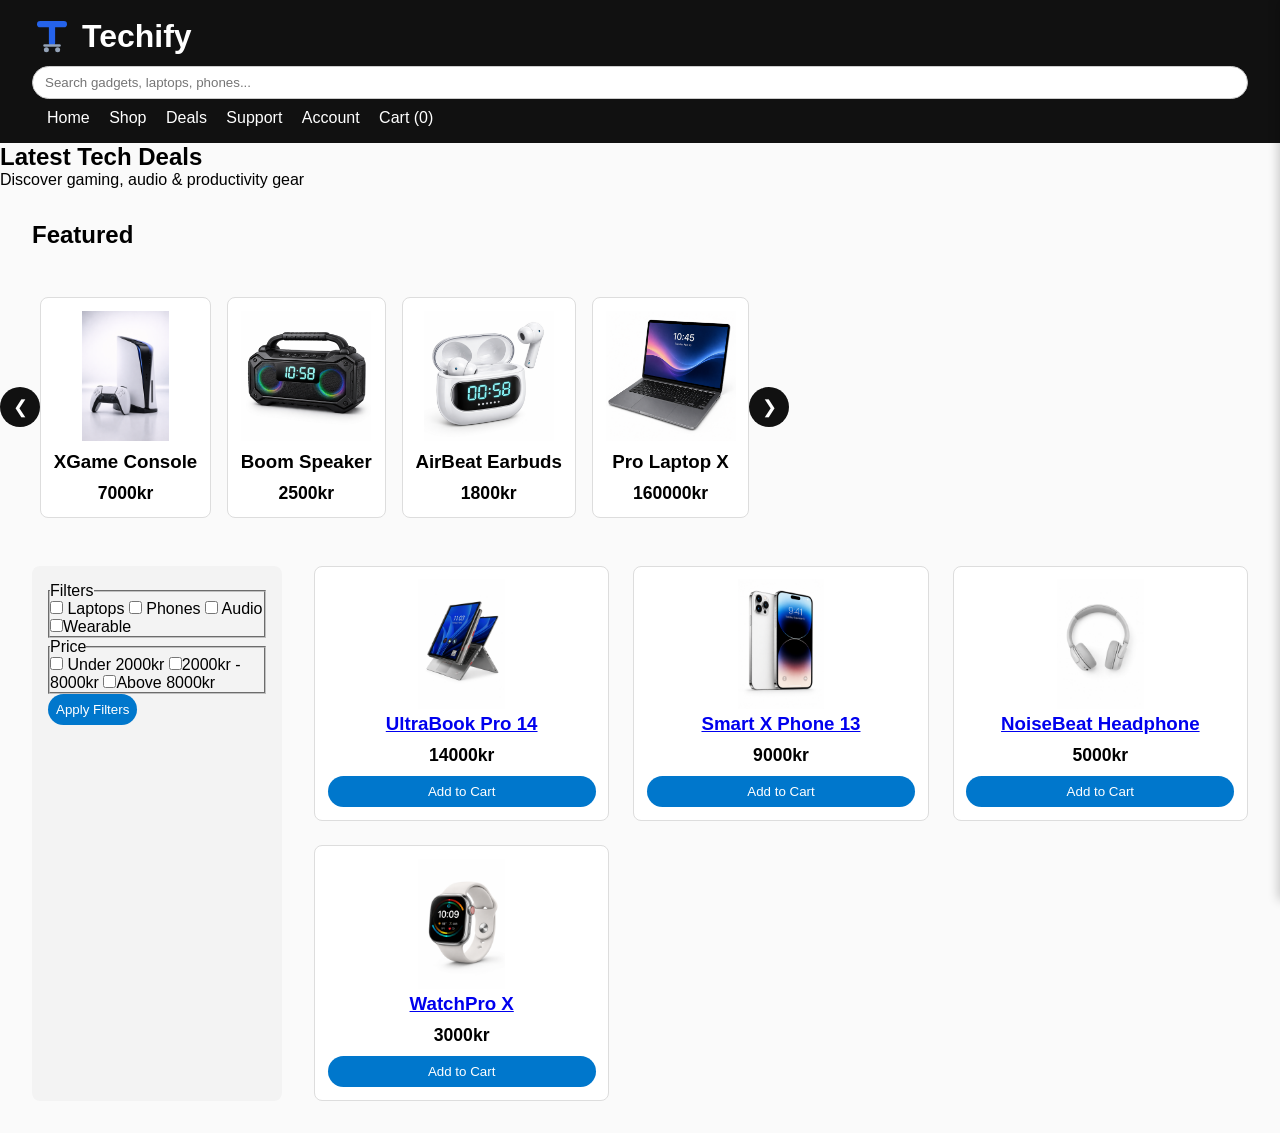
==== index.html @ 116c127d "updated" ====
<!DOCTYPE html>
<html lang="en">
<head>
    <meta charset="UTF-8"/>
    <meta name="viewport" content="width=device-width, initial-scale=1.0"/>
    <title>Techify</title>
    <link rel="stylesheet" href="css/main.css"/>
</head>
<body>

    <header class="site-header">
        <div class="logo-wrap">
            <img src="img/logo.svg" class="logo" alt="Techify logo">
            <h1>Techify</h1>
        </div>

       
        <input type="search" id="search" placeholder="Search gadgets, laptops, phones...">
       

        <nav>
            <a href="index.html">Home</a>
            <a href="#">Shop</a>
            <a href="#">Deals</a>
            <a href="#">Support</a>
            <a href="#">Account</a>
            <a href="cart.html" id="cartLink">Cart (0)</a>
        </nav>
    </header>


    <main>

        <!--HERO-->
        <section class="hero">
            <h2>Latest Tech Deals</h2>
            <p>Discover gaming, audio & productivity gear</p>
        </section>

        <!--SLIDER-->
        <section class="product-slider" aria-label="Featured products">
            <h2>Featured</h2>
        </section>

        <div class="slider-wrapper">
            <button class="slide-btn prev" aria-label="Previous">&#10094</button>

            <div class="slider-track">

                <!--SLIDE ITEM-->
                <article class="product-card">
                    <img src="img/Xgame.png" alt="XGame console">
                    <h3>XGame Console</h3>
                    <p class="price">7000kr</p>
                </article>

                <article class="product-card">
                    <img src="img/speaker.png" alt="Boom Speaker">
                    <h3>Boom Speaker</h3>
                    <p class="price">2500kr</p>
                </article>

                <article class="product-card">
                    <img src="img/earbud.png" alt="AirBeat Earbuds">
                    <h3>AirBeat Earbuds</h3>
                    <p class="price">1800kr</p>
                </article>

                <article class="product-card">
                    <img src="img/laptop.png" alt="Pro Laptop X">
                    <h3>Pro Laptop X</h3>
                    <p class="price">160000kr</p>
                </article>

            </div>

            <button class="slide-btn next" aria-label="Next">&#10095;</button>
        </div>
    </section>

      <!-- MAIN SHOP--> 
      <section class="container">

      <aside class="filters" aria-label="Product filters">
        <fieldset>
          <legend>Filters</legend>
          <label><input type="checkbox" name="category" value="laptop"> Laptops</label>
          <label><input type="checkbox" name="category" value="phones"> Phones</label>
          <label><input type="checkbox" name="category" value="audio"> Audio</label>
          <label><input type="checkbox" name="category" value="wearable">Wearable</label>
        </fieldset>

        <fieldset>
          <legend>Price</legend>
          <label><input type="checkbox" name="price" value="low"> Under 2000kr</label>
          <label><input type="checkbox" name="price" value="mid">2000kr - 8000kr</label>
          <label><input type="checkbox" name="price" value="high">Above 8000kr</label>
        </fieldset>

        <button id="applyFilters">Apply Filters</button>
      </aside>

      <section class="products">

        <article class="product-card" data-id="1">
            <a href="product.html?id=1">
                <img src="img/ultraBook.png" alt="UltraBook Pro 14">
                <h3>UltraBook Pro 14</h3>
            </a>
            <p class="price">14000kr</p>
            <button class="add-to-cart">Add to Cart</button>
        </article>

        <article class="product-card" data-id="2">
            <a href="product.html?id=2">
                <img src="img/smartphone.png" alt="Smart X Phone 13">
                <h3>Smart X Phone 13</h3>
            </a>
            <p class="price">9000kr</p>
            <button class="add-to-cart">Add to Cart</button>
        </article>

        <article class="product-card" data-id="3">
            <a href="product.html?id=3">
                <img src="img/headphone.png" alt="NoiseBeat Headphone">
                <h3>NoiseBeat Headphone</h3>
            </a>
            <p class="price">5000kr</p>
            <button class="add-to-cart">Add to Cart</button>
        </article>

        <article class="product-card" data-id="4">
            <a href="product.html?id=4">
                <img src="img/smartwatch.png" alt="WatchPro X">
                <h3>WatchPro X</h3>
            </a>
            <p class="price">3000kr</p>
            <button class="add-to-cart">Add to Cart</button>
        </article>


      </section>
    </main>
<!--SIDE CART-->

<div id="sideCart" class="side-cart">
    <div class="side-cart-header">
        <h2>Your Cart</h2>
        <button id="closeCart" aria-label="Close cart">X</button>
    </div>

    <div id="sideCartItems"></div>

    <div class="side-cart-footer">
        <h3 id="sideCartTotal">Total: 0kr</h3>
        <div class="side-actions">
            <button id="continueShopping" class="secondary">Continue Shopping</button>
            <button id="checkoutNow" class="primary">Proceed to Payment</button>
        </div>
    </div>
</div>

<script src="js/products.js"></script>
<script src="js/app.js"></script>
    
</body>
</html>
---- css/main.css ----
* {
  box-sizing: border-box;
  margin: 0;
  padding: 0;
  font-family: Arial, Helvetica, sans-serif;
}

/* HEADER */
.site-header {
  display: flex;
  justify-content: space-between;
  align-items: center;
  padding: 1rem 2rem;
  background: #111;
  color: #fff;
  flex-wrap: wrap;
  gap: 10px;
}

.logo-wrap {
  display: flex;
  align-items: center;
  gap: 10px;
}

.logo {
  height: 40px;
}

nav a {
  color:white;
  margin-left:15px;
  text-decoration:none;
}

/* SEARCH */
#search {
  padding: 8px 12px;
  border-radius: 20px;
  border: 1px solid #ccc;
  width: 100%;
}

#search:focus {
  outline: none;
  border-color: #0077cc;
  box-shadow: 0 0 0 3px rgba(0,119,204,0.2);
  transform: scale(1.02);
}

/* LAYOUT */
.container {
  display: grid;
  grid-template-columns: 250px 1fr;
  gap: 2rem;
  padding: 2rem;
}

.filters {
  background: #f3f3f3;
  padding: 1rem;
  border-radius: 8px;
}

.products {
  display: grid;
  grid-template-columns: repeat(auto-fill,minmax(220px,1fr));
  gap: 1.5rem;
}

/* SLIDER */
.product-slider {
  padding: 2rem;
}

.slider-wrapper {
  position: relative;
  display: flex;
  align-items: center;
}

.slider-track {
  display: flex;
  gap: 1rem;
  overflow-x: auto;
  scroll-behavior: smooth;
  padding: 1rem 0;
}

/* HIDE SCROLLBAR */
.slider-track::-webkit-scrollbar {
  display: none;
}

.slide-btn {
  background: #111;
  color: #fff;
  border-radius: 50%;
  width: 40px;
  height: 40px;
  font-size: 18px;
}

.product-slider .product-card {
  min-width: 200px;
}

/* PRODUCT CARD */

.product-card {
  position: relative;
  overflow: hidden;
  border: 1px solid #ddd;
  padding: 0.8rem;
  border-radius: 8px;
  text-align: center;
  display: flex;
  flex-direction: column;
  gap: 10px;
  transition: 0.2s;
  background: #fff;
}


.product-card:hover::after {
  opacity: 1;
}

.product-card img {
  width: 100%;
  height: 130px;
  object-fit: contain;
  transition: transform 0.3s ease;
}

.product-card:hover {
  transform: translateY(-5px);
  box-shadow: 0 5px 15px rgba(0,0,0,0.15);

}

.product-card:hover img {
  transform: scale(1.08);
}

.price{
  font-weight: bold;
  font-size: 1.1rem;
}

/* BUTTON */
button {
  padding: 8px;
  border: none;
  border-radius: 20px;
  background: #0077cc;
  color: #fff;
  cursor: pointer;
}

button:hover {
  background: #005fa3;
}

/* QUANTITY */
.qty {
  display: flex;
  align-items: center;
  gap: 10px;
  margin: 10px 0;
}

.qty button {
  padding: 5px 10px;
  border-radius: 6px;
}

/* PRODUCT PAGE */
.product-layout {
  padding: 3rem;
  display: flex;
  justify-content: center;
}
 .product-detail {
  max-width: 500px;
  width: 100%;
  text-align: center;
  background: #fff;
  padding: 20px;
  border-radius: 10px;
  box-shadow: 0 5px 15px rgba(0,0,0,0.1);
 }

 .product-detail img {
  width: 100%;
  max-height: 250px;
  object-fit: contain;
 }

 /* CART PAGE */
 .cart-item {
  display: flex;
  gap: 15px;
  padding: 15px;
  border-bottom: 1px solid #ddd;
  align-items: center;
 }

 .cart-item img {
  border-radius: 8px;
 }

 .cart-item button.remove {
  background: #e74c3c;
 }

 .cart-item button.remove:hover {
  background: #c0392b;
 }

/* Cart total*/
.cart-total {
  margin-top: 20px;
  padding: 20px;
  background: #f3f3f3;
  border-radius: 10px;
  text-align: center;
}

/* TOAST */
.toast {
  position: fixed;
  bottom: 20px;
  right: 20px;
  font-weight: 500;
  letter-spacing: 0.5px;
  background: #111;
  color: #fff;
  padding: 12px 20px;
  border-radius: 8px;
  opacity: 0;
  transform: translateY(20px);
  transition: 0.3s;
}

.toast.show {
  opacity: 1;
  transform: translateY(0);
}

/* SIDE CART */
.side-cart {
  border-left: 1px solid #eee;
  position: fixed;
  top: 0;
  right: -350px;
  width: 350px;
  height: 100%;
  background: #fff;
  box-shadow: -2px 0 10px rgba(0,0,0,0.2);
  padding: 20px;
  transition: 0.3s;
  z-index: 999;
  display: flex;
  flex-direction: column;
}

.side-cart.open {
  right: 0;
}

.side-cart-header {
  display: flex;
  justify-content: space-between;
  align-items: center;
}

.side-cart-header button {
  background: none;
  color: black;
  font-size: 24px;
  cursor: pointer;
}

#sideCartItems {
  flex: 1;
  overflow-y: auto;
  margin: 20px 0;
}

.side-item {
  display: flex;
  justify-content: space-between;
  margin-bottom: 10px;
}

.side-cart-item {
  display: flex;
  align-items: center;
  gap: 10px;
  margin-bottom: 15px;
  border-bottom: 1px solid #eee;
  padding-bottom: 10px;
}

.side-img {
  width: 60px;
  height: 60px;
  object-fit: contain;
}

.side-info {
  flex: 1;
}

.side-info h4 {
  font-size: 14px;
  margin-bottom: 5px;
}

.side-info p {
  font-size: 13px;
  color: #555;
}

.side-cart-item .remove {
  background: none;
  color: red;
  font-size: 16px;
  cursor: pointer;
}

.side-cart-footer {
  border-top: 1px solid #ddd;
  padding-top: 10px;
}

body.cart-open::before {
  content: "";
  position: fixed;
  inset: 0;
  background: rgba(0,0,0,0.4);
  z-index: 998;
}

/* SIDE ACTIONS */
.side-actions {
  display: flex;
  gap: 10px;
  margin-top: 10px;
}

.side-actions button {
  flex: 1;
  border-radius: 10px;
  padding: 10px;
}

.primary {
  background: #0077cc;
}

.secondary {
  background: #eee;
  color: #111;
}

.secondary:hover {
  background: #ddd;
}

/* Payment*/
.checkout-layout {
  display: grid;
  grid-template-columns: 1fr 1fr;
  gap: 2rem;
  margin-top: 20px;
}

.cart-summary {
  background: #f8f8f8;
  padding: 20px;
  border-radius: 10px;
}

.payment-form {
  display: flex;
  flex-direction: column;
  gap: 10px;
  background: #fff;
  padding: 20px;
  border-radius: 10px;
  box-shadow: 0 5px 15px rgba(0,0,0,0.1);
}

.payment-form input {
  padding: 10px;
  border-radius: 8px;
  border: 1px solid #ccc;
}

.payment-form input:focus {
  border-color: #0077cc;
  outline: none;
}

.pay-now {
  margin-top: 10px;
  background: #111;
}

.pay-now:hover {
  background: #333;
}

/* GLOBAL SMOOTHNESS */
html {
  scroll-behavior: smooth;
}

body{
  background: #fafafa;
}

/* BETTER TRANSTITIONS */
* {
  transition: all 0.2s ease-in-out;
}

/* RESPONSIVE */
@media (max-width: 900px) {
  .container {
    grid-template-columns: 1fr;
  }

/*Grid*/
#productSection {
  display: grid;
  grid-template-columns: 1fr;
 }

 .site-header {
  flex-direction: column;
  align-items: flex-start;
  gap: 15px;
 }

 nav {
  width: 100%;
 }
}
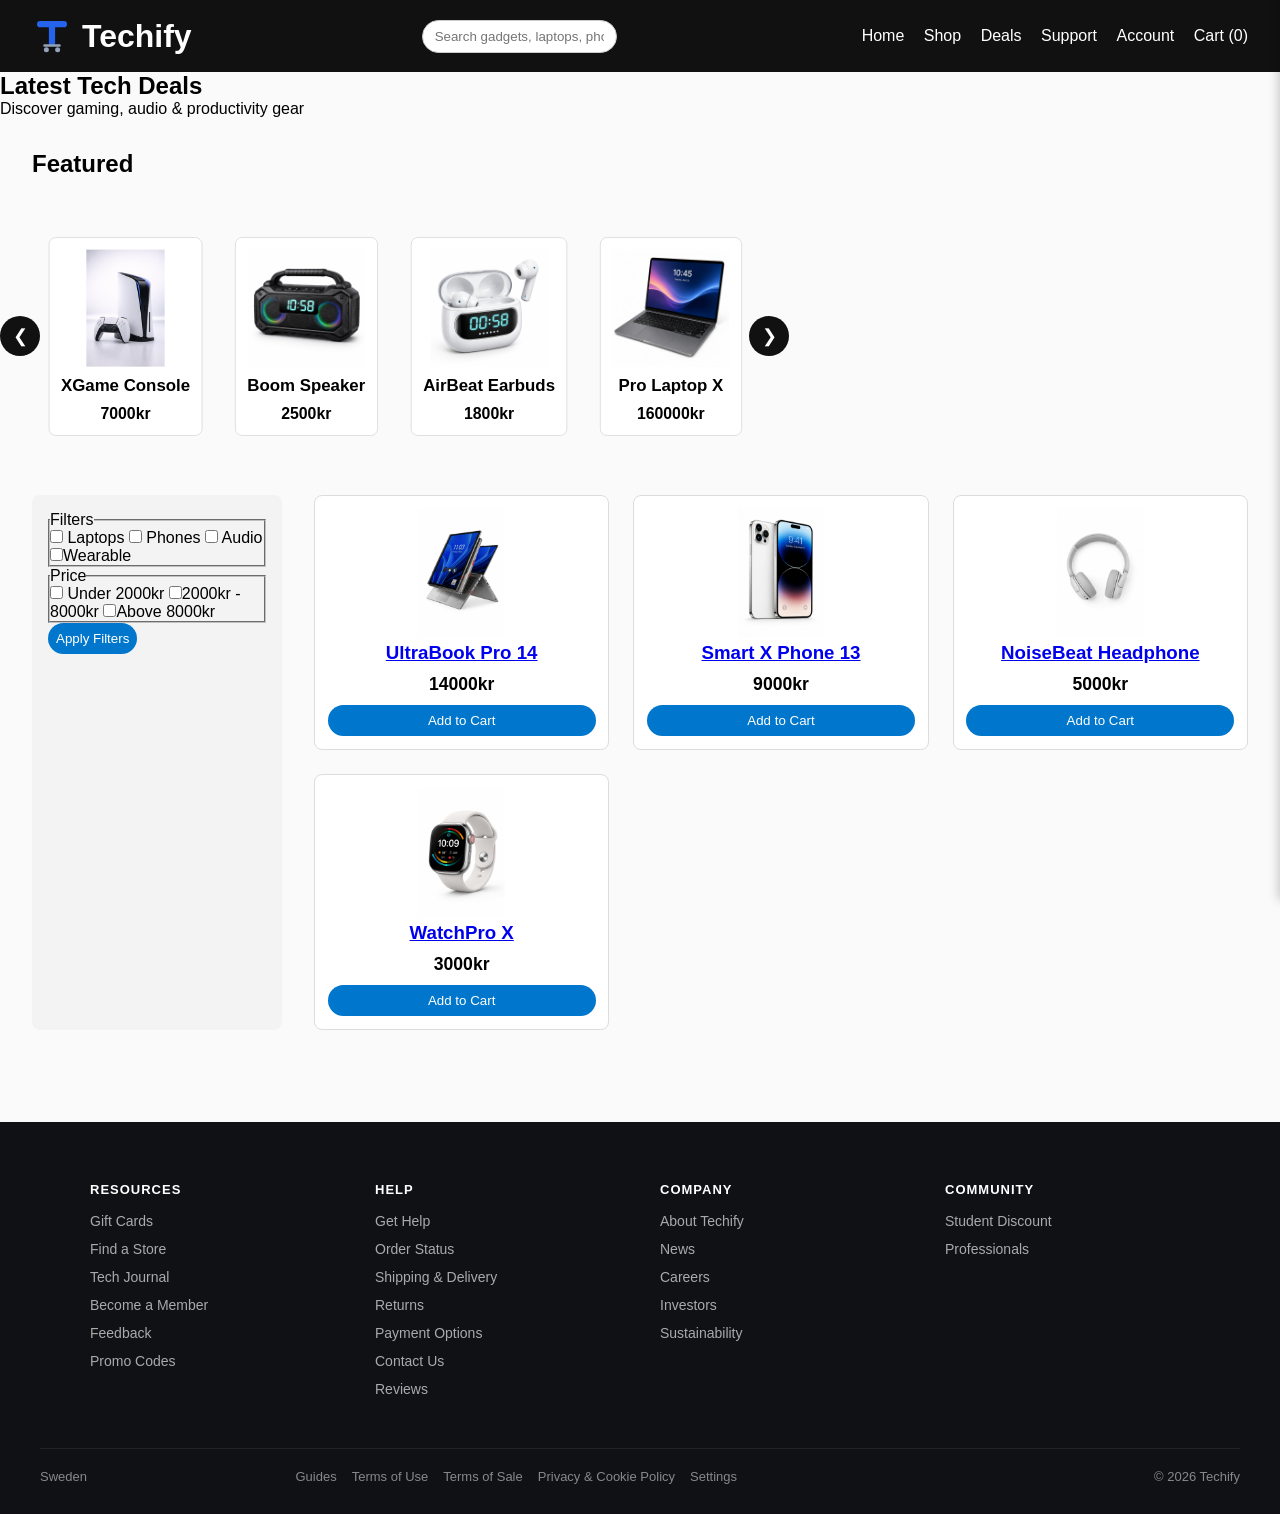
==== commit a236060e: "app.js" ====
--- a/index.html
+++ b/index.html
@@ -14,8 +14,9 @@
             <h1>Techify</h1>
         </div>
 
-       
-        <input type="search" id="search" placeholder="Search gadgets, laptops, phones...">
+       <div class="search-container">
+        <input id="search" placeholder="Search gadgets, laptops, phones...">
+       </div>
        
 
         <nav>
@@ -162,6 +163,75 @@
 
 <script src="js/products.js"></script>
 <script src="js/app.js"></script>
+
+<footer class="footer">
+    <div class="footer-container">
+
+        <!--RESOURCE-->
+        <div class="footer-col">
+            <h4>Resources</h4>
+            <ul>
+                <li><a href="#">Gift Cards</a></li>
+                <li><a href="#">Find a Store</a></li>
+                <li><a href="#">Tech Journal</a></li>
+                <li><a href="#">Become a Member</a></li>
+                <li><a href="#">Feedback</a></li>
+                <li><a href="#">Promo Codes</a></li>
+            </ul>
+        </div>
+
+        <!--HELP-->
+        <div class="footer-col">
+            <h4>Help</h4>
+            <ul>
+                <li><a href="#">Get Help</a></li>
+                <li><a href="#">Order Status</a></li>
+                <li><a href="#">Shipping & Delivery</a></li>
+                <li><a href="#">Returns</a></li>
+                <li><a href="#">Payment Options</a></li>
+                <li><a href="#">Contact Us</a></li>
+                <li><a href="#">Reviews</a></li>
+            </ul>
+        </div>
+
+        <!--COMPANY-->
+        <div class="footer-col">
+            <h4>Company</h4>
+            <ul>
+                <li><a href="#">About Techify</a></li>
+                <li><a href="#">News</a></li>
+                <li><a href="#">Careers</a></li>
+                <li><a href="#">Investors</a></li>
+                <li><a href="#">Sustainability</a></li>
+            </ul>
+        </div>
+
+        <!--COMMUNITY-->
+        <div class="footer-col">
+            <h4>Community</h4>
+            <ul>
+                <li><a href="#">Student Discount</a></li>
+                <li><a href="#">Professionals</a></li>
+            </ul>
+        </div>
+
+    </div>
+
+    <!--BOTTOM BAR-->
+    <div class="footer-bottom">
+        <span>Sweden</span>
+
+        <div class="footer-links">
+            <a href="#">Guides</a>
+            <a href="#">Terms of Use</a>
+            <a href="#">Terms of Sale</a>
+            <a href="#">Privacy & Cookie Policy</a>
+            <a href="#">Settings</a>
+        </div>
+
+        <span class="footer-copy"></span>© 2026 Techify</span>
+    </div>
+</footer>
     
 </body>
 </html>
--- a/css/main.css
+++ b/css/main.css
@@ -34,6 +34,11 @@
 }
 
 /* SEARCH */
+.search-container {
+  max-width: 400px;
+  margin: 2px auto;
+}
+
 #search {
   padding: 8px 12px;
   border-radius: 20px;
@@ -73,6 +78,12 @@
   padding: 2rem;
 }
 
+.product-slider .product-card {
+  min-width: 220px;
+  scroll-snap-align: center;
+  transition: transform 0.3s ease, opacity 0.3s ease;
+}
+
 .slider-wrapper {
   position: relative;
   display: flex;
@@ -85,6 +96,18 @@
   overflow-x: auto;
   scroll-behavior: smooth;
   padding: 1rem 0;
+
+  scroll-snap-type: x mandatory;
+}
+
+.slider-track .product-card {
+  transform: scale(0.9);
+  opacity: 1;
+}
+
+.slider-track .product-card.active {
+  transform: scale(1.1);
+  opacity: 1;
 }
 
 /* HIDE SCROLLBAR */
@@ -427,6 +450,97 @@
   transition: all 0.2s ease-in-out;
 }
 
+/* FOOTERS */
+.footer {
+  background: #0f1115;
+  color: #ccc;
+  padding: 60px 20px 30px;
+  margin-top: 60px;
+}
+
+/* GRID */
+.footer-container {
+  max-width: 1100px;
+  margin: auto;
+
+  display: flex;
+  justify-content: space-between;
+  align-items: flex-start;
+
+  gap: 40px;
+  flex-wrap: wrap;
+}
+.footer-col {
+  min-width: 180px;
+  flex: 1;
+}
+
+/* TITLE */
+.footer-col h4 {
+  color: #fff;
+  margin-bottom: 15px;
+  font-size: 13px;
+  text-transform: uppercase;
+  letter-spacing: 1px;
+}
+
+/* LINK */
+.footer-col ul {
+  list-style: none;
+  padding: 0;
+}
+
+.footer-col li {
+  margin-bottom: 10px;
+}
+
+.footer-col a {
+  color: #aaa;
+  text-decoration: none;
+  font-size: 14px;
+  transition: 0.2s;
+}
+
+.footer-col a:hover {
+  color: #fff;
+  transform: translateX(4px);
+}
+
+/* BOTTOM */
+.footer-bottom {
+  max-width: 1200px;
+  margin: 40px auto 0;
+  padding-top: 20px;
+  border-top: 1px solid #222;
+
+  display: flex;
+  flex-wrap: wrap;
+  justify-content: space-between;
+  align-items: center;
+
+  font-size: 13px;
+  color: #888;
+}
+
+.footer-links {
+  display: flex;
+  flex-wrap: wrap;
+  gap: 15px;
+}
+
+.footer-links a {
+  color: #888;
+  text-decoration: none;
+}
+
+.footer-links a:hover {
+  color: #fff;
+}
+
+.footer-copy {
+  opacity: 0.6;
+}
+
 /* RESPONSIVE */
 @media (max-width: 900px) {
   .container {
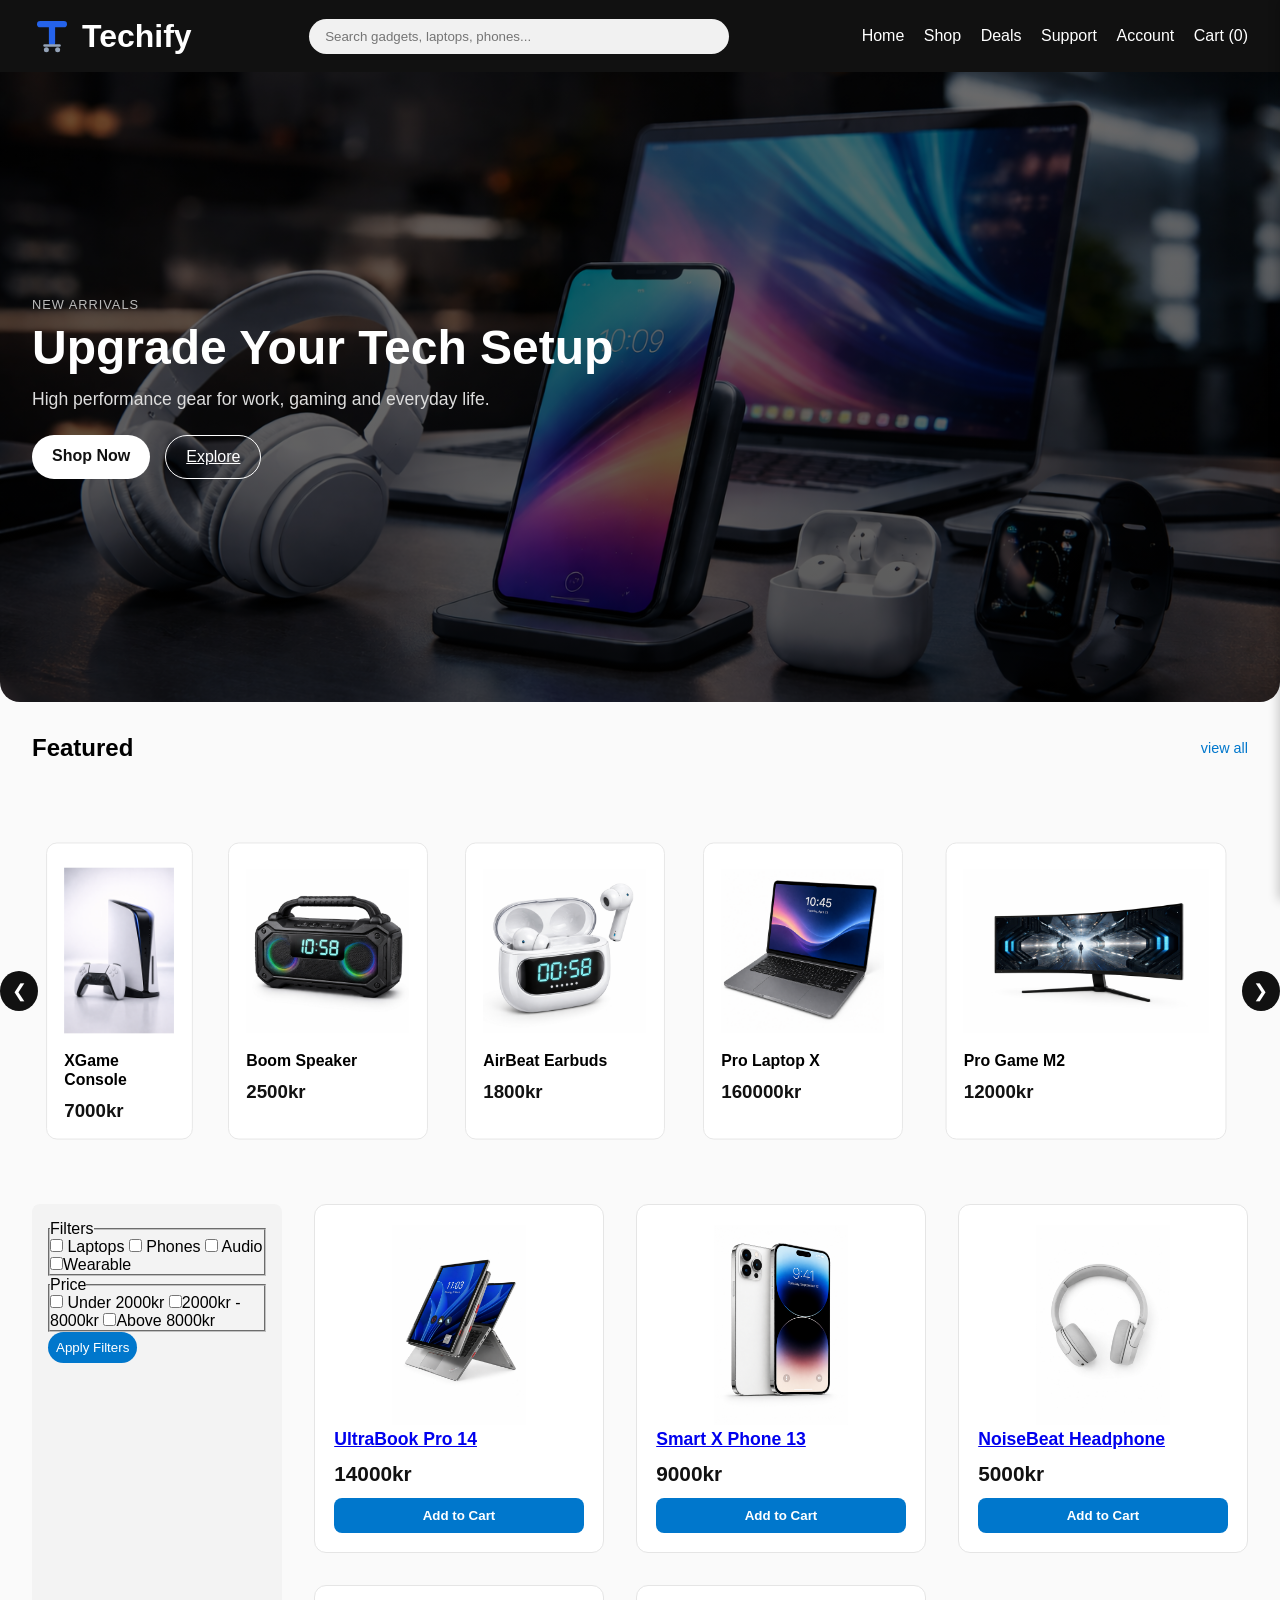
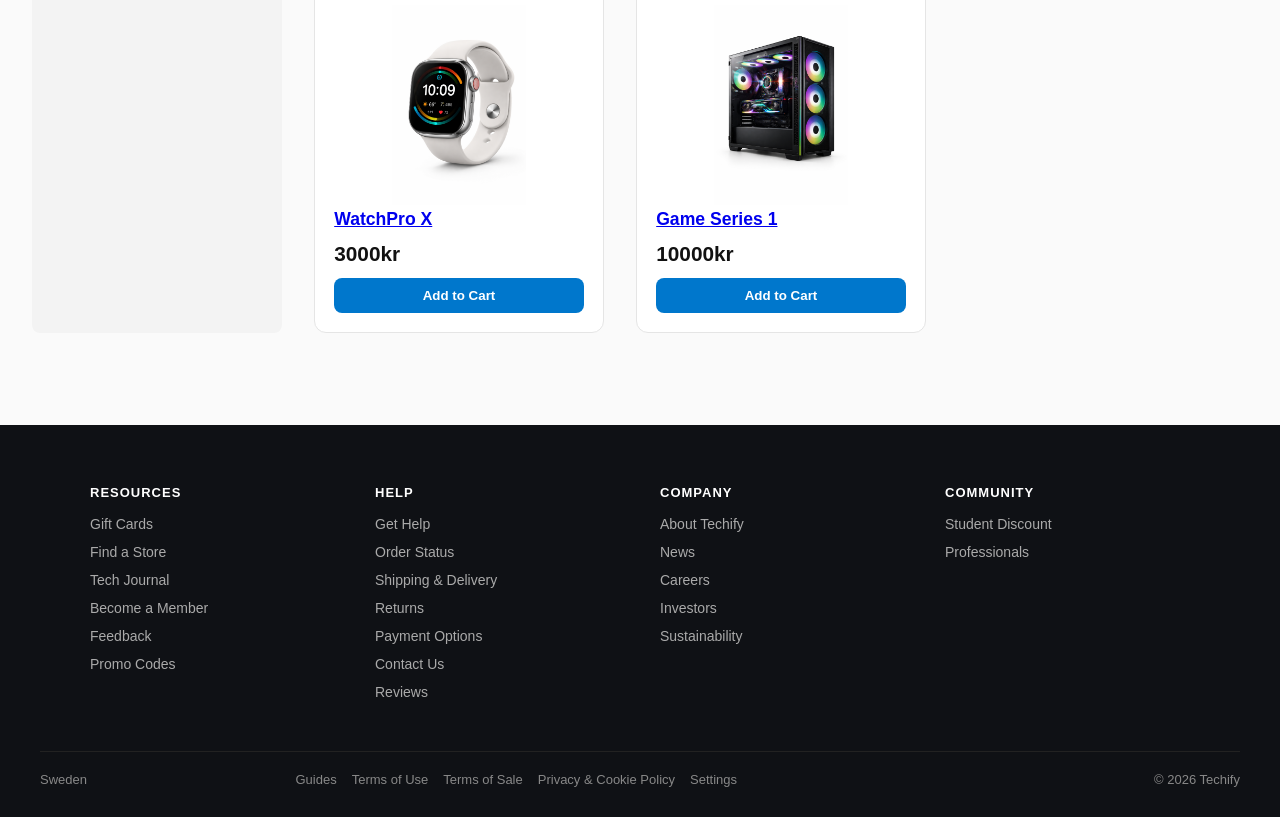
==== commit afc9603c: "hero css" ====
--- a/index.html
+++ b/index.html
@@ -19,7 +19,7 @@
        </div>
        
 
-        <nav>
+        <nav aria aria-label="Main navigation">
             <a href="index.html">Home</a>
             <a href="#">Shop</a>
             <a href="#">Deals</a>
@@ -33,14 +33,25 @@
     <main>
 
         <!--HERO-->
-        <section class="hero">
-            <h2>Latest Tech Deals</h2>
-            <p>Discover gaming, audio & productivity gear</p>
+        <section class="hero" aria-label="Hero banner">
+            <div class="hero-content">
+                <span class="hero-tag">New Arrivals</span>
+            <h1>Upgrade Your Tech Setup</h1>
+            <p>High performance gear for work, gaming and everyday life.</p>
+
+           <div class="hero-actions">
+             <a href="#" class="btn-primary">Shop Now</a>
+             <a href="#" class="btn-secondary">Explore</a>
+           </div>
+          </div>
         </section>
 
         <!--SLIDER-->
         <section class="product-slider" aria-label="Featured products">
+           <div class="section-header">
             <h2>Featured</h2>
+            <a href="#">view all</a>
+          </div>
         </section>
 
         <div class="slider-wrapper">
@@ -71,6 +82,12 @@
                     <img src="img/laptop.png" alt="Pro Laptop X">
                     <h3>Pro Laptop X</h3>
                     <p class="price">160000kr</p>
+                </article>
+
+                <article class="product-card">
+                    <img src="img/computer Monitor.png" alt="Pro Game M2">
+                    <h3>Pro Game M2</h3>
+                    <p class="price">12000kr</p>
                 </article>
 
             </div>
@@ -139,6 +156,15 @@
             <button class="add-to-cart">Add to Cart</button>
         </article>
 
+        <article class="product-card" data-id="5">
+            <a href="product.html?id=5">
+                <img src="img/gaming pc.png" alt="Game Series 1">
+                <h3>Game Series 1</h3>
+            </a>
+            <p class="price">10000kr</p>
+            <button class="add-to-cart">Add to Cart</button>
+        </article>
+
 
       </section>
     </main>
--- a/css/main.css
+++ b/css/main.css
@@ -35,22 +35,22 @@
 
 /* SEARCH */
 .search-container {
-  max-width: 400px;
-  margin: 2px auto;
+  position: relative;
+  max-width: 420px;
+  width: 100%;
 }
 
 #search {
-  padding: 8px 12px;
-  border-radius: 20px;
-  border: 1px solid #ccc;
+  padding: 10px 16px;
+  border-radius: 999px;
+  border: none;
   width: 100%;
+  background: #f1f1f1;
 }
 
 #search:focus {
   outline: none;
-  border-color: #0077cc;
-  box-shadow: 0 0 0 3px rgba(0,119,204,0.2);
-  transform: scale(1.02);
+  background: #e9e9e9;
 }
 
 /* LAYOUT */
@@ -69,8 +69,8 @@
 
 .products {
   display: grid;
-  grid-template-columns: repeat(auto-fill,minmax(220px,1fr));
-  gap: 1.5rem;
+  grid-template-columns: repeat(auto-fill, minmax(280px,1fr));
+  gap: 2rem;
 }
 
 /* SLIDER */
@@ -133,15 +133,17 @@
 .product-card {
   position: relative;
   overflow: hidden;
-  border: 1px solid #ddd;
-  padding: 0.8rem;
-  border-radius: 8px;
-  text-align: center;
+  border: 1px solid #e5e5e5;
+  padding: 1.2rem;
+  border-radius: 12px;
+  text-align: left;
+
   display: flex;
   flex-direction: column;
-  gap: 10px;
-  transition: 0.2s;
+  gap: 12px;
+  
   background: #fff;
+  transition: all 0.25s ease;
 }
 
 
@@ -151,14 +153,13 @@
 
 .product-card img {
   width: 100%;
-  height: 130px;
+  height: 200px;
   object-fit: contain;
-  transition: transform 0.3s ease;
 }
 
 .product-card:hover {
-  transform: translateY(-5px);
-  box-shadow: 0 5px 15px rgba(0,0,0,0.15);
+  transform: translateY(-8px);
+  box-shadow: 0 5px 15px rgba(0,0,0,0.12);
 
 }
 
@@ -169,6 +170,24 @@
 .price{
   font-weight: bold;
   font-size: 1.1rem;
+}
+
+.product-card h3 {
+  font-size: 1.1rem;
+  font-weight: 600;
+}
+
+.price {
+  font-size: 1.3rem;
+  font-weight: bold;
+  color: #111;
+}
+
+.product-card button {
+  width: 100%;
+  padding: 10px;
+  border-radius: 8px;
+  font-weight: 600;
 }
 
 /* BUTTON */
@@ -184,6 +203,28 @@
 button:hover {
   background: #005fa3;
 }
+
+.btn-primary {
+  background: #fff;
+  color: #111;
+  padding: 12px 20px;
+  border-radius: 999px;
+  font-weight: 600;
+  text-decoration: none;
+}
+
+.btn-primary:hover {
+  background: #ddd;
+}
+
+.btn-secondary {
+  border: 1px solid #fff;
+  color: #fff;
+  padding: 12px 20px;
+  border-radius: 999px;
+}
+
+
 
 /* QUANTITY */
 .qty {
@@ -475,6 +516,73 @@
   flex: 1;
 }
 
+/* HERO */
+.hero {
+  position: relative;
+  min-height: 70vh;
+
+  display: flex;
+  align-items: center;
+  padding: 4rem 2rem;
+
+  color: #fff;
+  background: linear-gradient(
+    rgba(0,0,0,0.55),
+    rgba(0,0,0,0.65)
+  ),
+  url('../img/hero.png') center/cover no-repeat;
+
+  border-radius: 0 0 20px 20px;
+}
+.hero-content {
+  max-width: 600px;
+}
+
+.hero-tag {
+  display: inline-block;
+  font-size: 0.8rem;
+  letter-spacing: 1px;
+  text-transform: uppercase;
+  margin-bottom: 10px;
+  color: #bbb;
+}
+
+.hero h1 {
+  font-size: 3rem;
+  line-height: 1.1;
+  font-weight: 800;
+  margin-bottom: 15px;
+}
+
+.hero p {
+  font-size: 1.1rem;
+  color: #ddd;
+  margin-bottom: 25px;
+}
+
+.hero-actions {
+  display: flex;
+  gap: 15px;
+}
+ /* HEADER */
+ .section-header {
+  display: flex;
+  justify-content: space-between;
+  align-items: center;
+  margin-bottom: 1rem;
+ }
+
+ .section-header h2 {
+  font-size: 1.5rem;
+ }
+
+ .section-header a {
+  font-size: 0.9rem;
+  text-decoration: none;
+  color: #0077cc;
+ }
+
+
 /* TITLE */
 .footer-col h4 {
   color: #fff;
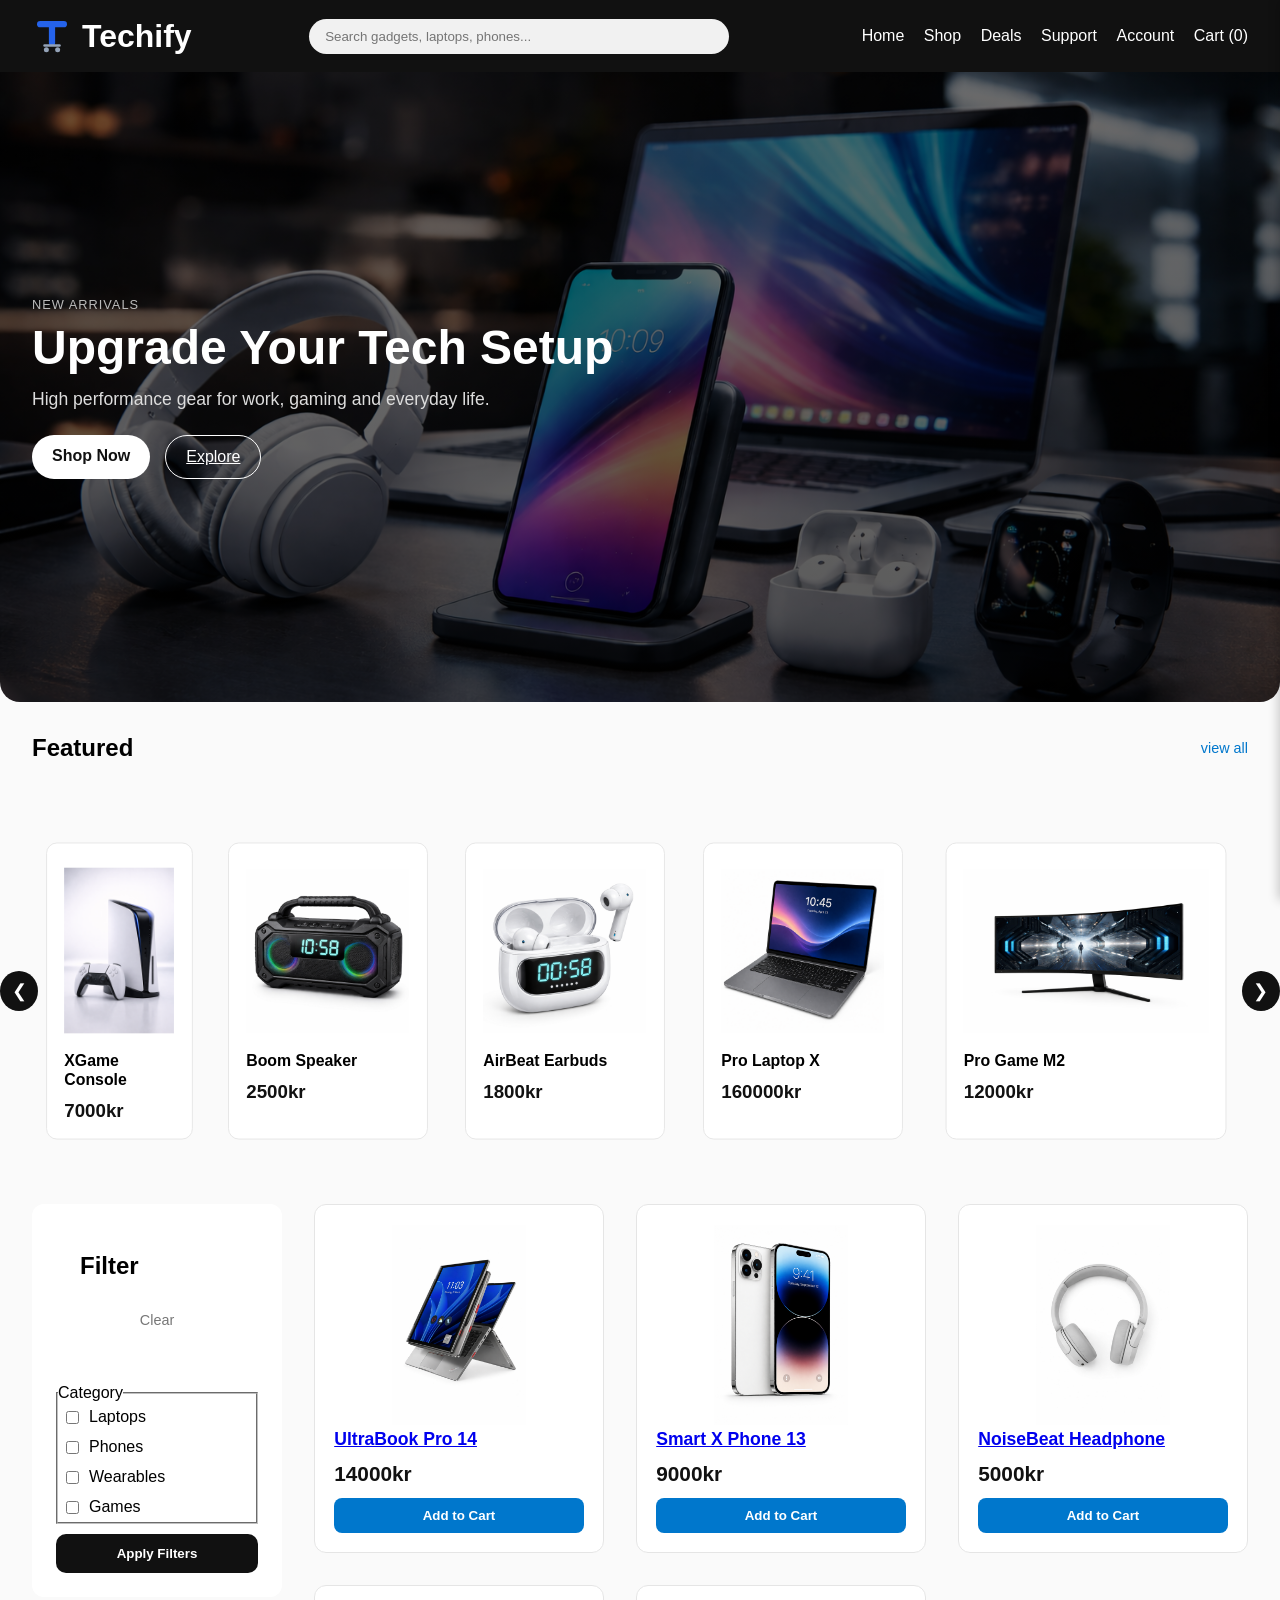
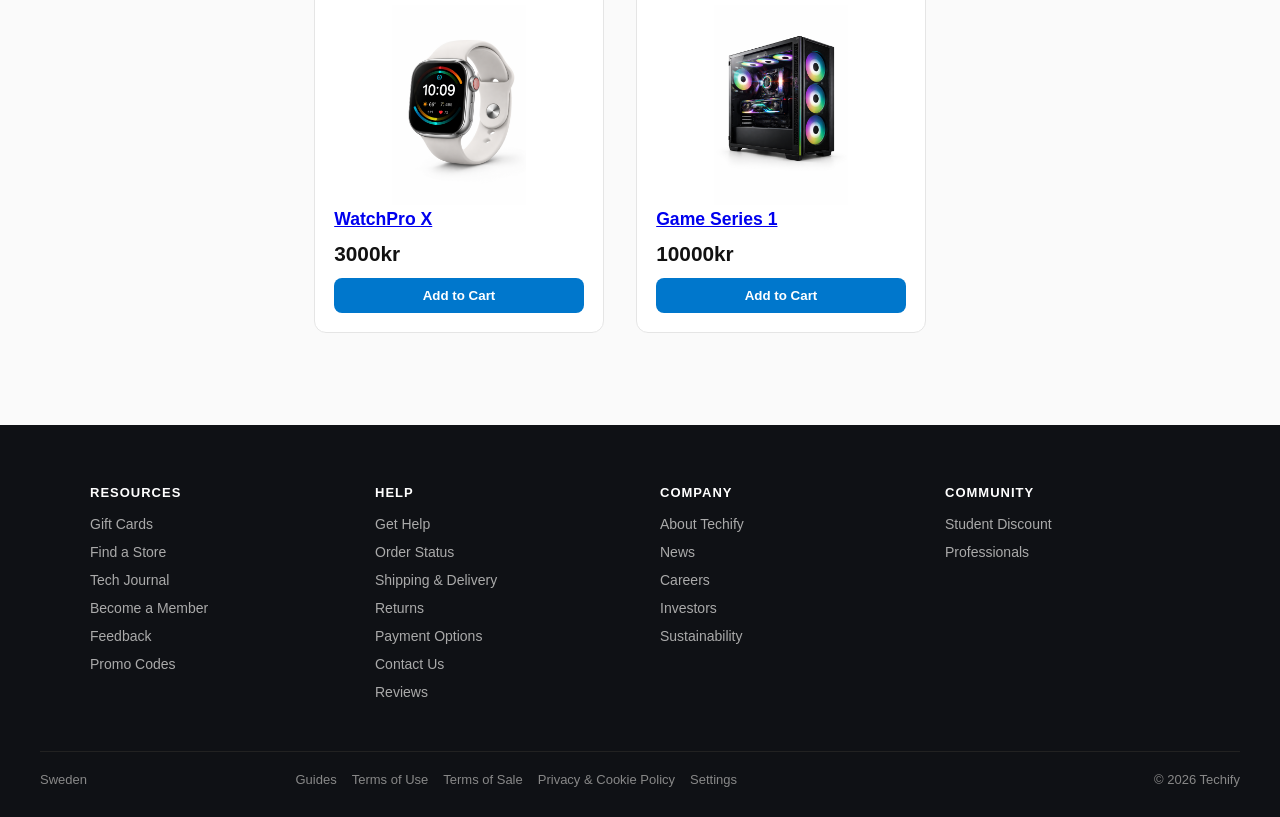
==== commit 18b23be1: "css and product" ====
--- a/index.html
+++ b/index.html
@@ -100,23 +100,49 @@
       <section class="container">
 
       <aside class="filters" aria-label="Product filters">
-        <fieldset>
-          <legend>Filters</legend>
-          <label><input type="checkbox" name="category" value="laptop"> Laptops</label>
-          <label><input type="checkbox" name="category" value="phones"> Phones</label>
-          <label><input type="checkbox" name="category" value="audio"> Audio</label>
-          <label><input type="checkbox" name="category" value="wearable">Wearable</label>
-        </fieldset>
-
-        <fieldset>
-          <legend>Price</legend>
-          <label><input type="checkbox" name="price" value="low"> Under 2000kr</label>
-          <label><input type="checkbox" name="price" value="mid">2000kr - 8000kr</label>
-          <label><input type="checkbox" name="price" value="high">Above 8000kr</label>
-        </fieldset>
-
-        <button id="applyFilters">Apply Filters</button>
+
+        <header class="filters" aria-label="Product filters">
+            <h2>Filter</h2>
+            <button type="button" class="clear-filters">Clear</button>
+        </header>
+
+        <form class="filters-form">
+
+            <fieldset class="filters-group">
+                <legend>Category</legend>
+
+                <label class="filter-option">
+                    <input type="checkbox" name="category" value="laptop">
+                    <span>Laptops</span>
+                </label>
+
+                <label class="filter-option">
+                    <input type="checkbox" name="category" value="phones">
+                    <span>Phones</span>
+                </label>
+
+                <label class="filter-option">
+                    <input type="checkbox" name="category" value="wearable">
+                    <span>Wearables</span>
+                </label>
+
+                <label class="filter-option">
+                    <input type="checkbox" name="category" value="game">
+                    <span>Games</span>
+                </label>
+            </fieldset>
+
+            <button id="applyFilters" type="button" class="apply-btn">
+                Apply Filters
+            </button>
+        </form>
+
       </aside>
+        
+
+       
+
+        
 
       <section class="products">
 
--- a/css/main.css
+++ b/css/main.css
@@ -62,10 +62,98 @@
 }
 
 .filters {
-  background: #f3f3f3;
-  padding: 1rem;
-  border-radius: 8px;
-}
+  background: #fff;
+  padding: 1.5rem;
+  border-radius: 12px;
+  border-radius: 1px solid #eee;
+
+  display: flex;
+  flex-direction: column;
+  gap: 1.5rem;
+
+  position: sticky;
+  top: 20px;
+  height: fit-content;
+}
+
+.filters-header {
+  display: flex;
+  justify-content: space-between;
+  align-items: center;
+}
+
+.filters-header h2 {
+  font-size: 1.2rem;
+}
+
+.clear-filters {
+  background: none;
+  border: none;
+  font-size: 0.9rem;
+  color: #777;
+  cursor: pointer;
+}
+
+.clear-filters:hover {
+  color: #111;
+}
+
+.filter-group {
+  border: none;
+  padding: 0;
+  display: flex;
+  flex-direction: column;
+  gap: 10px;
+}
+
+.filter-group legend {
+  font-size: 0.85rem;
+  font-weight: 600;
+  text-transform: uppercase;
+  color: #777;
+  margin-bottom: 5px;
+}
+
+.filter-option {
+  display: flex;
+  align-items: center;
+  gap: 10px;
+  cursor: pointer;
+
+  padding: 6px 8px;
+  border-radius: 6px;
+  transition: 0.2s;
+}
+
+.filter-option:hover {
+  background: #f5f5f5;
+}
+
+.filter-option input {
+  accent-color: #111;
+  cursor: pointer;
+}
+
+.apply-btn {
+  margin-top: 10px;
+  width: 100%;
+  padding: 12px;
+  border-radius: 10px;
+  font-weight: 600;
+
+  background: #111;
+  color: #fff;
+}
+
+.apply-btn:hover {
+  background: #333;
+}
+
+
+
+
+
+
 
 .products {
   display: grid;
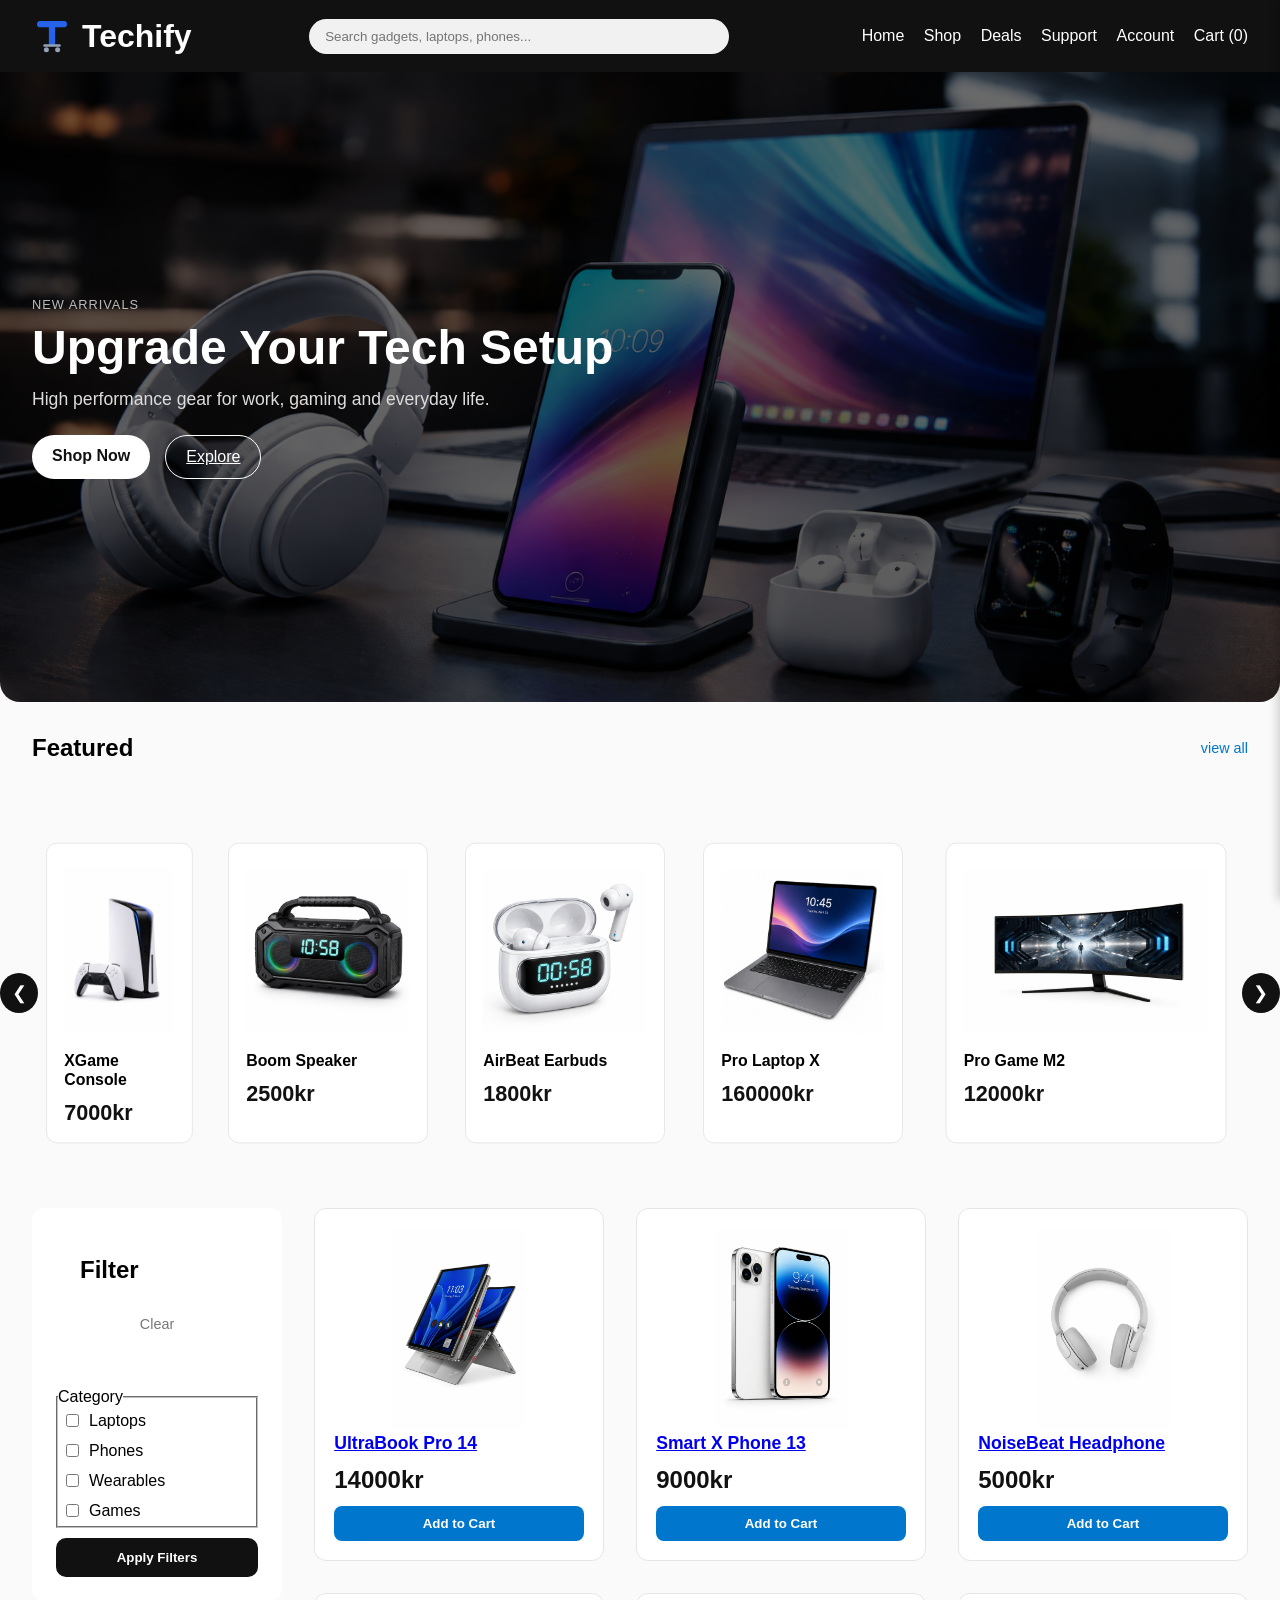
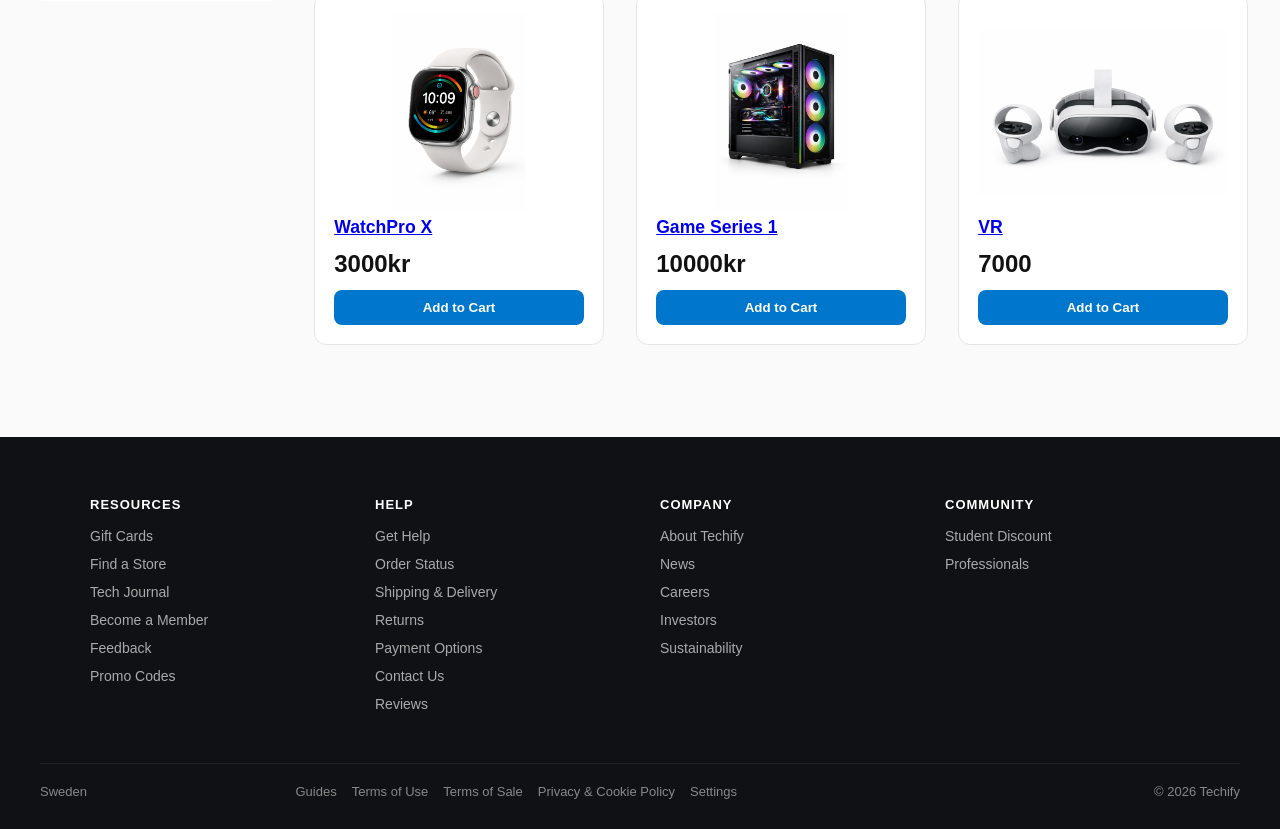
==== commit 61dc1761: "product page" ====
--- a/index.html
+++ b/index.html
@@ -137,12 +137,7 @@
             </button>
         </form>
 
-      </aside>
-        
-
-       
-
-        
+      </aside>  
 
       <section class="products">
 
@@ -188,6 +183,15 @@
                 <h3>Game Series 1</h3>
             </a>
             <p class="price">10000kr</p>
+            <button class="add-to-cart">Add to Cart</button>
+        </article>
+
+        <article class="product-card" data-id="6">
+            <a href="product.html?id=6">
+                <img src="img/meta quest 3s.png" alt="VR">
+                <h3>VR</h3>
+            </a>
+            <p class="price">7000</p>
             <button class="add-to-cart">Add to Cart</button>
         </article>
 
--- a/css/main.css
+++ b/css/main.css
@@ -148,12 +148,6 @@
 .apply-btn:hover {
   background: #333;
 }
-
-
-
-
-
-
 
 .products {
   display: grid;
@@ -760,23 +754,160 @@
  }
 }
 
-
-
-
-
-
-
-
-
-
-
-
-
-
-
-
-
-
-
-
-
+/* PRODUCT REVIEW SYSTEM */
+.product-detail {
+  display: flex;
+  flex-direction: column;
+  gap: 2rem;
+}
+
+.product-top {
+  display: flex;
+  gap: 2rem;
+  flex-wrap: wrap;
+}
+
+.product-top img {
+  width: 300px;
+  border-radius: 12px;
+  background: white;
+}
+
+.product-info {
+  flex: 1;
+}
+
+.rating {
+  color: #f5a623;
+  font-size: 1.2rem;
+  margin: 5px 0;
+}
+
+.price {
+  font-size: 1.5rem;
+  font-weight: bold;
+}
+
+/* FEATURES */
+.product-features {
+  background: #fff;
+  padding: 1.5rem;
+  border-radius: 12px;
+}
+
+/* REVIEWS */
+.reviews {
+  background: #fff;
+}
+
+/* PRODUCT META */
+.product-meta {
+  display: flex;
+  gap: 15px;
+  margin: 10px 0;
+  font-size: 0.9rem;
+}
+
+.stock {
+  color: green;
+}
+
+.stock.out {
+  color: red;
+}
+
+.delivery {
+  color: #555;
+}
+
+/* TRUST BADGES */
+.trust-badges {
+  display: flex;
+  gap: 10px;
+  margin: 15px 0;
+  flex-wrap: wrap;
+}
+
+.trust-badges div {
+  background: #f5f5f5;
+  padding: 8px 12px;
+  border-radius: 8px;
+  font-size: 0.85rem;
+}
+
+/* WHY BUY */
+.why-buy {
+  display: grid;
+  grid-template-columns: repeat(auto-fit, minmax(200px,1fr));
+  gap: 1rem;
+  margin-top: 2rem;
+}
+
+.why-item {
+  background: #fff;
+  padding: 1.5rem;
+  border-radius: 12px;
+  text-align: center;
+  border: 1px solid #eee;
+}
+
+.why-item h4 {
+  margin-bottom: 8px;
+}
+
+/* PREMIUM PAGE */
+.product-detail {
+  max-width: 1400px;
+  margin: auto;
+  padding: 0 20px;
+
+}
+
+/*--SPLIT LAYOUT--*/
+.product-top {
+  display: grid;
+  grid-template-columns: 1fr 320px;
+  gap: 2rem;
+  align-items: start;
+}
+
+/*--LEFT SIDE--*/
+.product-main {
+  display: flex;
+}
+
+
+
+
+
+
+
+
+
+
+
+
+
+
+
+
+
+
+
+
+
+
+
+
+
+
+
+
+
+
+
+
+
+
+
+
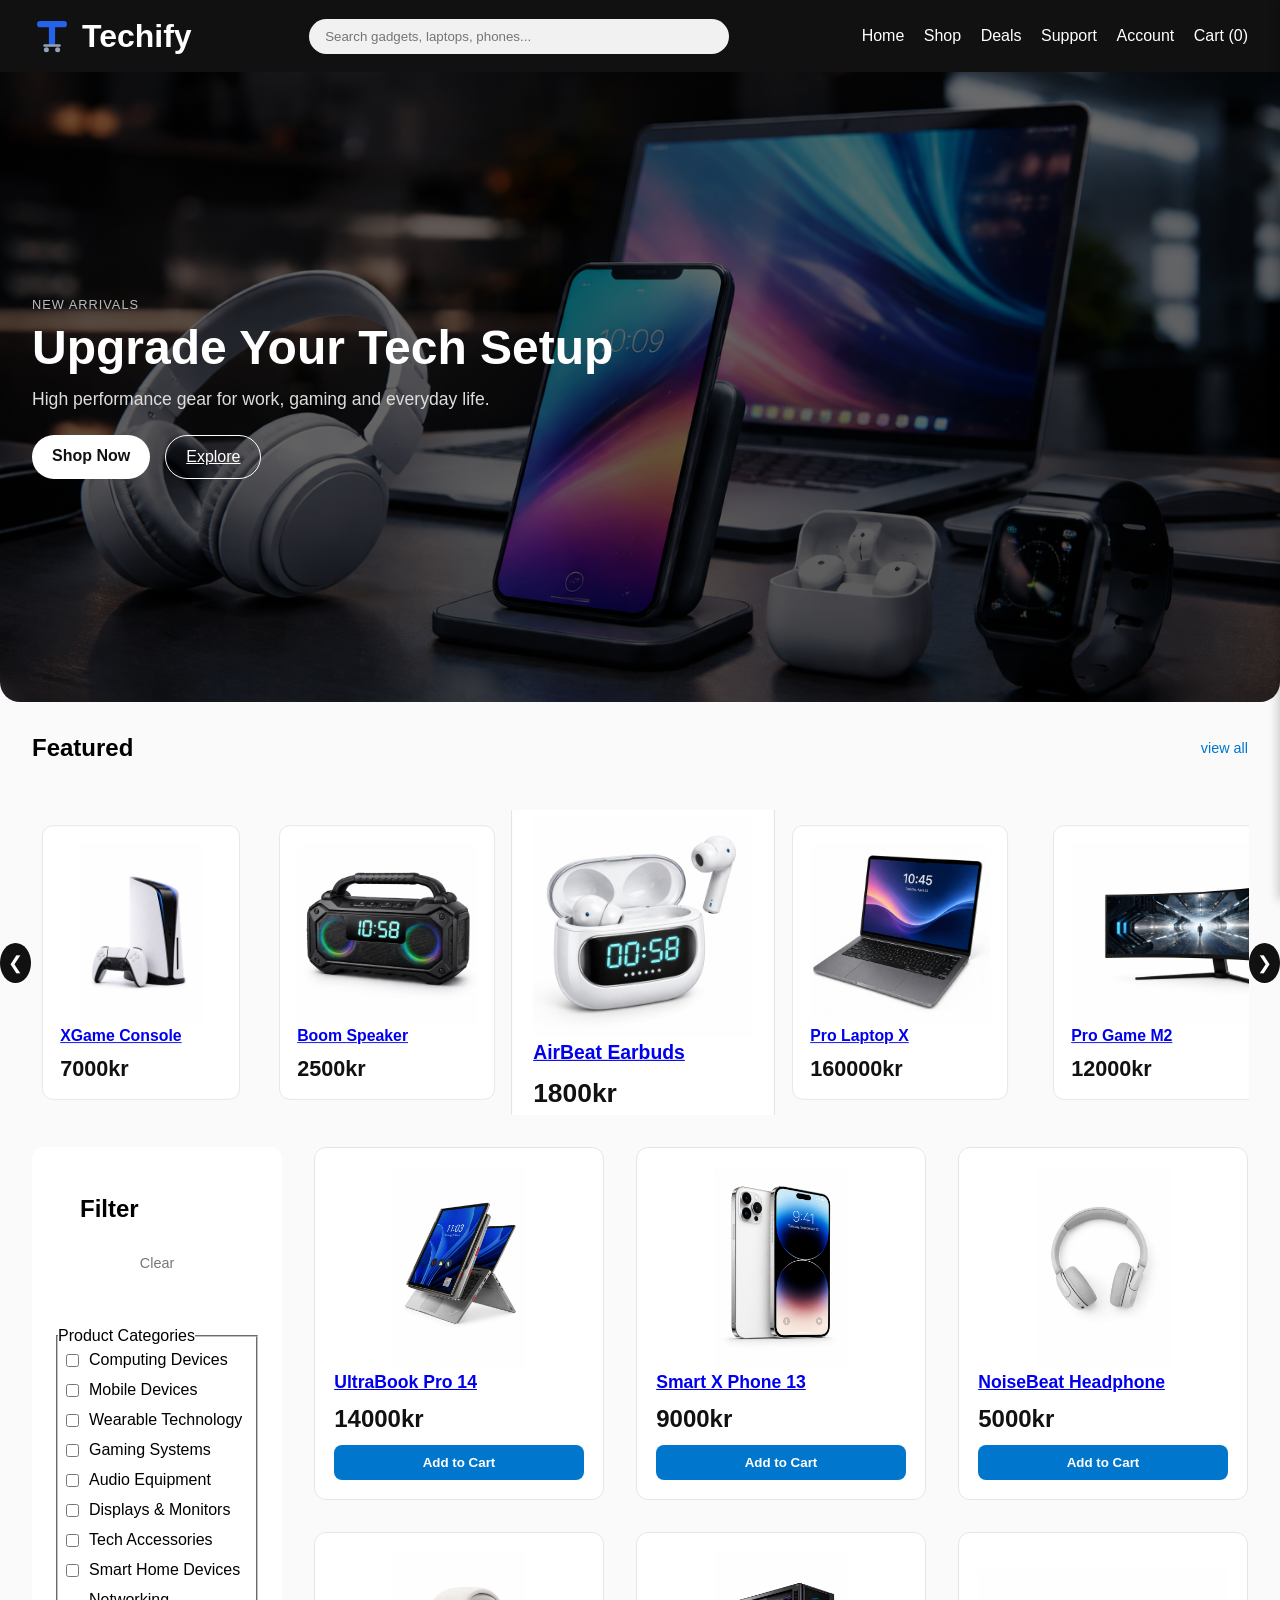
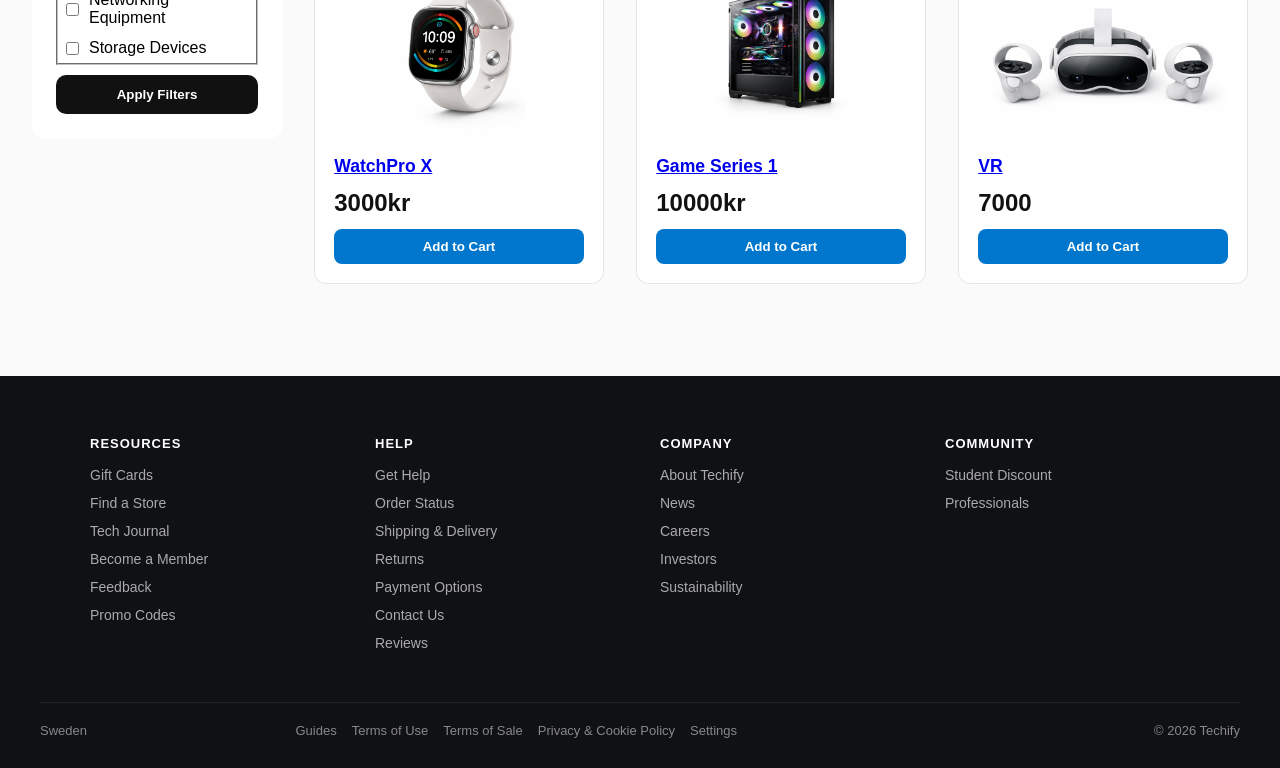
==== commit 9c68dfb0: "hero" ====
--- a/index.html
+++ b/index.html
@@ -60,35 +60,71 @@
             <div class="slider-track">
 
                 <!--SLIDE ITEM-->
-                <article class="product-card">
+                <article class="product-card" data-id="15">
+                   <a href="product.html?id=15">
                     <img src="img/Xgame.png" alt="XGame console">
                     <h3>XGame Console</h3>
+                    </a>
                     <p class="price">7000kr</p>
                 </article>
 
-                <article class="product-card">
+                <article class="product-card" data-id="11">
+                   <a href="product.html?id=11">
                     <img src="img/speaker.png" alt="Boom Speaker">
                     <h3>Boom Speaker</h3>
+                    </a>
                     <p class="price">2500kr</p>
                 </article>
 
-                <article class="product-card">
+                <article class="product-card" data-id="7">
+                   <a href="product.html?id=7">
                     <img src="img/earbud.png" alt="AirBeat Earbuds">
                     <h3>AirBeat Earbuds</h3>
+                    </a>
                     <p class="price">1800kr</p>
                 </article>
 
-                <article class="product-card">
+                <article class="product-card" data-id="8">
+                   <a href="product.html?id=8">
                     <img src="img/laptop.png" alt="Pro Laptop X">
                     <h3>Pro Laptop X</h3>
+                    </a>
                     <p class="price">160000kr</p>
                 </article>
 
-                <article class="product-card">
+                <article class="product-card" data-id="9">
+                   <a href="product.html?id=9">
                     <img src="img/computer Monitor.png" alt="Pro Game M2">
                     <h3>Pro Game M2</h3>
+                    </a>
                     <p class="price">12000kr</p>
                 </article>
+
+                <article class="product-card" data-id="12">
+                   <a href="product.html?id=12">
+                    <img src="img/smart tv.png" alt="75 inch Smart TV">
+                    <h3>75" Smart TV</h3>
+                    </a>
+                    <p class="price">180000kr</p>
+                </article>
+
+                <article class="product-card" data-id="13">
+                   <a href="product.html?id=13">
+                    <img src="img/camera.png" alt="ProShot Camera">
+                    <h3>ProShot Camera</h3>
+                   </a>
+                    <p class="price">9500kr</p>
+                </article>
+
+                <article class="product-card" data-id="14">
+                   <a href="product.html?id=14">
+                    <img src="img/portable hardware.png" alt="Pocket SSD">
+                    <h3>Pocket SSD 1TB</h3>
+                    </a>
+                    <p class="price">2500kr</p>
+                </article>
+
+
 
             </div>
 
@@ -109,26 +145,56 @@
         <form class="filters-form">
 
             <fieldset class="filters-group">
-                <legend>Category</legend>
+                <legend>Product Categories</legend>
 
                 <label class="filter-option">
                     <input type="checkbox" name="category" value="laptop">
-                    <span>Laptops</span>
+                    <span>Computing Devices</span>
                 </label>
 
                 <label class="filter-option">
                     <input type="checkbox" name="category" value="phones">
-                    <span>Phones</span>
+                    <span>Mobile Devices</span>
                 </label>
 
                 <label class="filter-option">
                     <input type="checkbox" name="category" value="wearable">
-                    <span>Wearables</span>
+                    <span>Wearable Technology</span>
                 </label>
 
                 <label class="filter-option">
                     <input type="checkbox" name="category" value="game">
-                    <span>Games</span>
+                    <span>Gaming Systems</span>
+                </label>
+
+                <label class="filter-option">
+                    <input type="checkbox" name="category" value="audio">
+                    <span>Audio Equipment</span>
+                </label>
+
+                <label class="filter-option">
+                    <input type="checkbox" name="category" value="monitor">
+                    <span>Displays & Monitors</span>
+                </label>
+
+                <label class="filter-option">
+                    <input type="checkbox" name="category" value="camera">
+                    <span>Tech Accessories</span>
+                </label>
+
+                <label class="filter-option">
+                    <input type="checkbox" name="category" value="smart tv">
+                    <span>Smart Home Devices</span>
+                </label>
+
+                <label class="filter-option">
+                    <input type="checkbox" name="category" value="network">
+                    <span>Networking Equipment</span>
+                </label>
+
+                <label class="filter-option">
+                    <input type="checkbox" name="category" value="portable hardware">
+                    <span>Storage Devices</span>
                 </label>
             </fieldset>
 
--- a/css/main.css
+++ b/css/main.css
@@ -177,14 +177,17 @@
   gap: 1rem;
   overflow-x: auto;
   scroll-behavior: smooth;
-  padding: 1rem 0;
-
+ 
   scroll-snap-type: x mandatory;
+
+  white-space: nowrap;
 }
 
 .slider-track .product-card {
   transform: scale(0.9);
   opacity: 1;
+  min-width: 220px;
+  flex: 0 0 auto;
 }
 
 .slider-track .product-card.active {
@@ -227,7 +230,6 @@
   background: #fff;
   transition: all 0.25s ease;
 }
-
 
 .product-card:hover::after {
   opacity: 1;
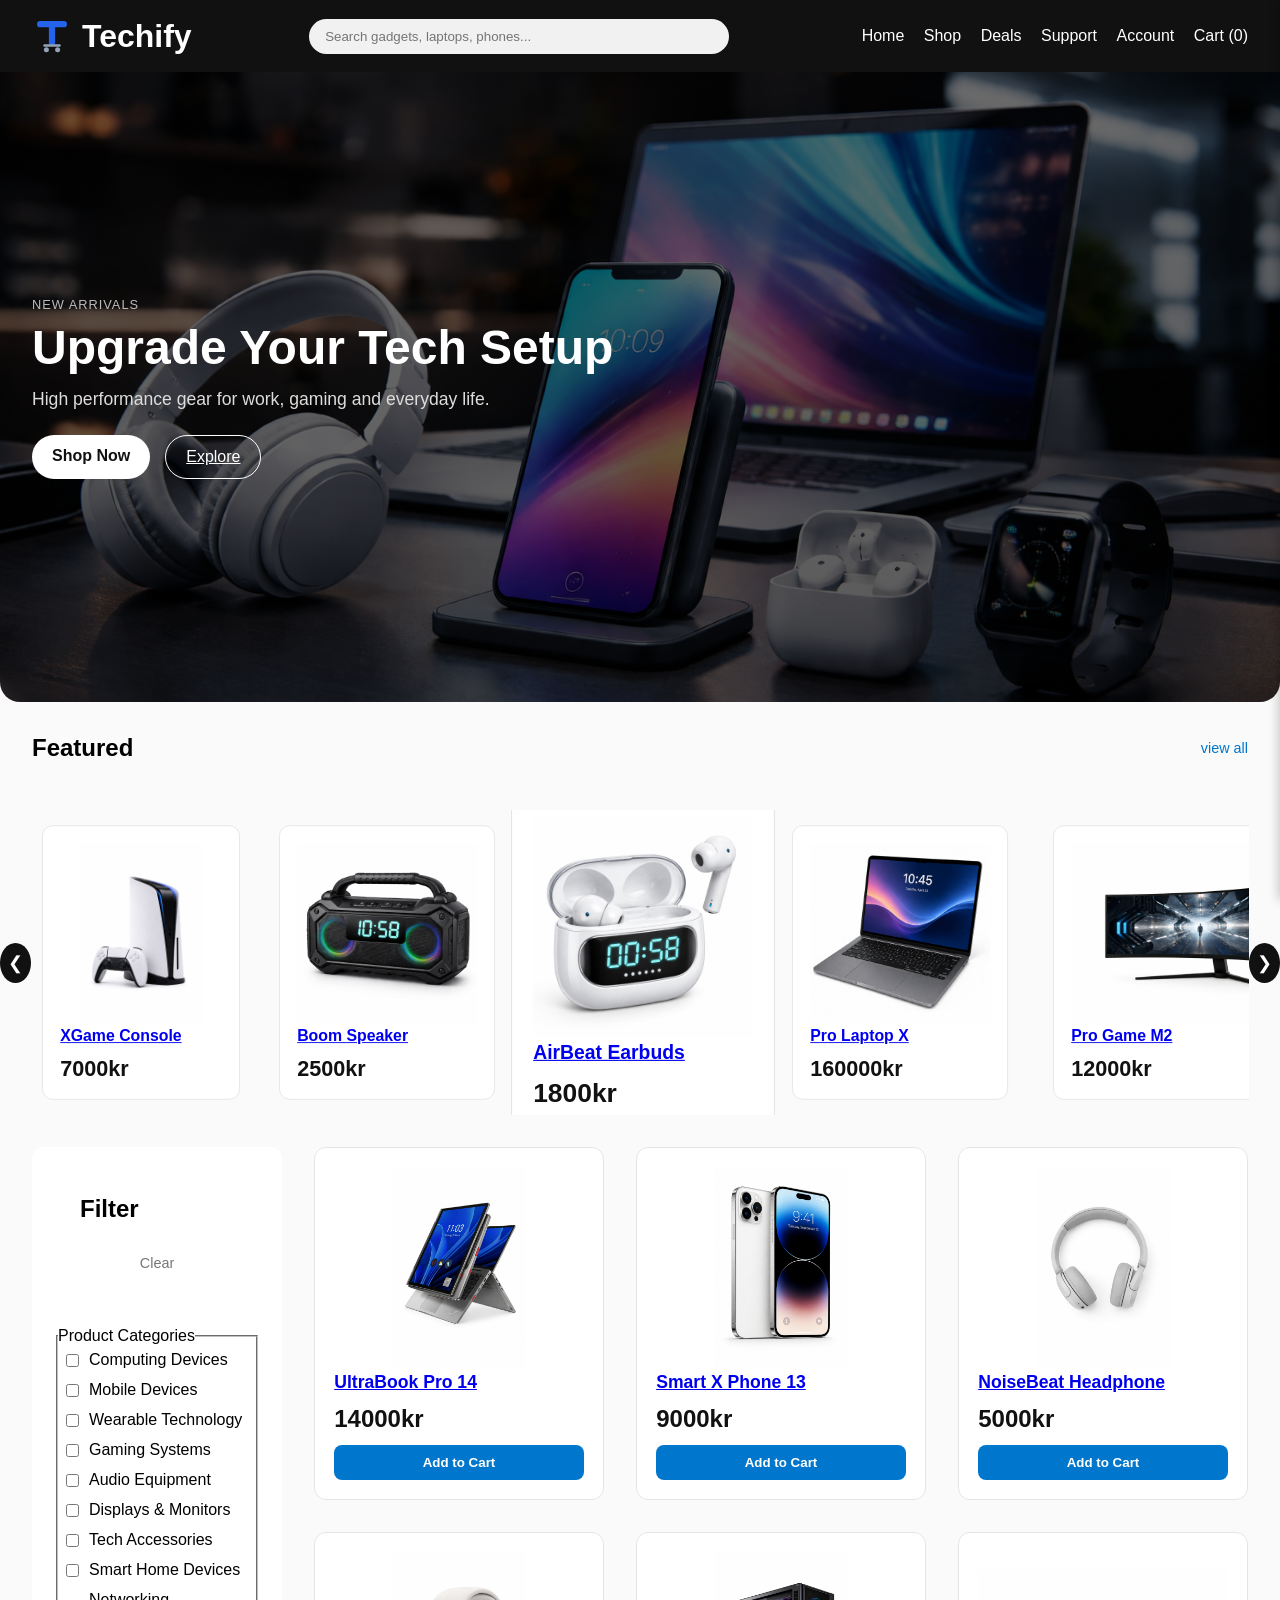
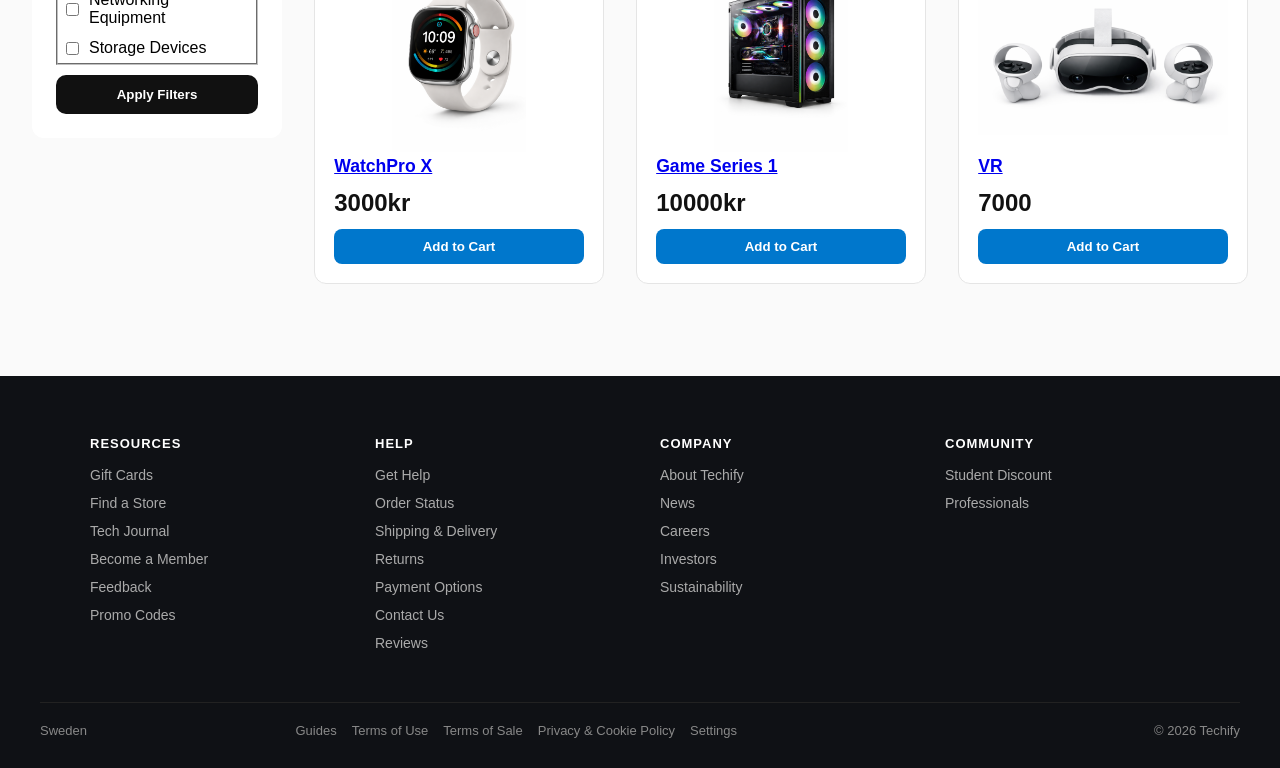
==== commit 7133f362: "summary" ====
--- a/index.html
+++ b/index.html
@@ -17,9 +17,10 @@
        <div class="search-container">
         <input id="search" placeholder="Search gadgets, laptops, phones...">
        </div>
+       <div id="searchResults" class="search-results"></div>
        
 
-        <nav aria aria-label="Main navigation">
+        <nav aria-label="Main navigation">
             <a href="index.html">Home</a>
             <a href="#">Shop</a>
             <a href="#">Deals</a>
@@ -78,7 +79,7 @@
 
                 <article class="product-card" data-id="7">
                    <a href="product.html?id=7">
-                    <img src="img/earbud.png" alt="AirBeat Earbuds">
+                    <img src="img/earbuds.png" alt="AirBeat Earbuds">
                     <h3>AirBeat Earbuds</h3>
                     </a>
                     <p class="price">1800kr</p>
@@ -183,7 +184,7 @@
                 </label>
 
                 <label class="filter-option">
-                    <input type="checkbox" name="category" value="smart tv">
+                    <input type="checkbox" name="category" value="home_appliance">
                     <span>Smart Home Devices</span>
                 </label>
 
--- a/css/main.css
+++ b/css/main.css
@@ -51,6 +51,28 @@
 #search:focus {
   outline: none;
   background: #e9e9e9;
+}
+
+.search-results {
+  position: absolute;
+  background: white;
+  width: 100%;
+  top: 110%;
+  border-radius: 10px;
+  box-shadow: 0 5px 20px rgba(0,0,0,0.1);
+  max-height: 300px;
+  overflow-y: auto;
+  display: none;
+  z-index: 100;
+}
+
+.search-item {
+  padding: 10px;
+  cursor: pointer;
+}
+
+.search-item:hover {
+  background: #f5f5f5;
 }
 
 /* LAYOUT */
@@ -878,38 +900,158 @@
   display: flex;
 }
 
-
-
-
-
-
-
-
-
-
-
-
-
-
-
-
-
-
-
-
-
-
-
-
-
-
-
-
-
-
-
-
-
-
-
-
+/* REVIEW UPGRADE */
+.review-list,
+.review-form {
+  background: #fff;
+  border-radius: 14px;
+  padding: 1.5rem;
+  border: 1px solid #eee;
+}
+
+/* STACK SPACING */
+.review-list {
+  display: flex;
+  flex-direction: column;
+  gap: 1rem;
+}
+
+/* INDIVDUAL REVIEW */
+.review-card {
+  padding: 1rem 1.2rem;
+  border-radius: 10px;
+  background: #fafafa;
+  border: 1px solid #eee;
+  transition: 0.2s;
+}
+
+.review-card:hover {
+  background: #fff;
+  transform: translateY(-2px);
+}
+
+.review-card strong {
+  display: block;
+  font-size: 0.95rem;
+  margin-bottom: 4px;
+}
+
+.review-card .stars {
+  color: #f5a623;
+  font-size: 0.9rem;
+  margin-bottom: 6px;
+}
+
+.review-card p {
+  font-size: 0.9rem;
+  color: #444;
+  line-height: 1.4;
+}
+
+/* WRITE REVIEW BOX */
+.review-form {
+  display: flex;
+  flex-direction: column;
+  gap: 12px;
+  margin-top: 10px;
+}
+
+/* TITLE */
+.review-form h4 {
+  font-size: 1rem;
+  margin-bottom: 5px;
+}
+
+/* INPUTS */
+.review-form input,
+.review-form select,
+.review-form textarea {
+  width: 100%;
+  padding: 10px 12px;
+  border-radius: 8px;
+  border: 1px solid #ddd;
+  font-size: 0.9rem;
+  background: #fafafa;
+}
+
+/* FOCUS STATE */
+.review-form input:focus,
+.review-form select:focus,
+.review-form textarea:focus {
+  outline: none;
+  border-color: #111;
+  background: #fff;
+}
+
+/* TEXTAREA HEIGHT */
+.review-form textarea {
+  min-height: 100%;
+  resize: vertical;
+}
+
+/* BUTTON */
+.review-form button {
+  align-self: flex-start;
+  padding: 10px 18px;
+  border-radius: 999px;
+  background: #111;
+  color: #fff;
+  font-size: 0.9rem;
+}
+
+.review-form button:hover {
+  background: #333;
+}
+
+/* SECTION GROUPING */
+/* WRAP BOTH LIST + FORM VISUALLY */
+.review-list,
+.review-form {
+  box-shadow: 0 4px 12px rgba(0,0,0,0.04);
+}
+
+/* SPACING SECTIONS */
+.product-features,
+.review-list,
+.review-form {
+  margin-top: 1.5rem;
+}
+
+
+
+
+
+
+
+
+
+
+
+
+
+
+
+
+
+
+
+
+
+
+
+
+
+
+
+
+
+
+
+
+
+
+
+
+
+
+
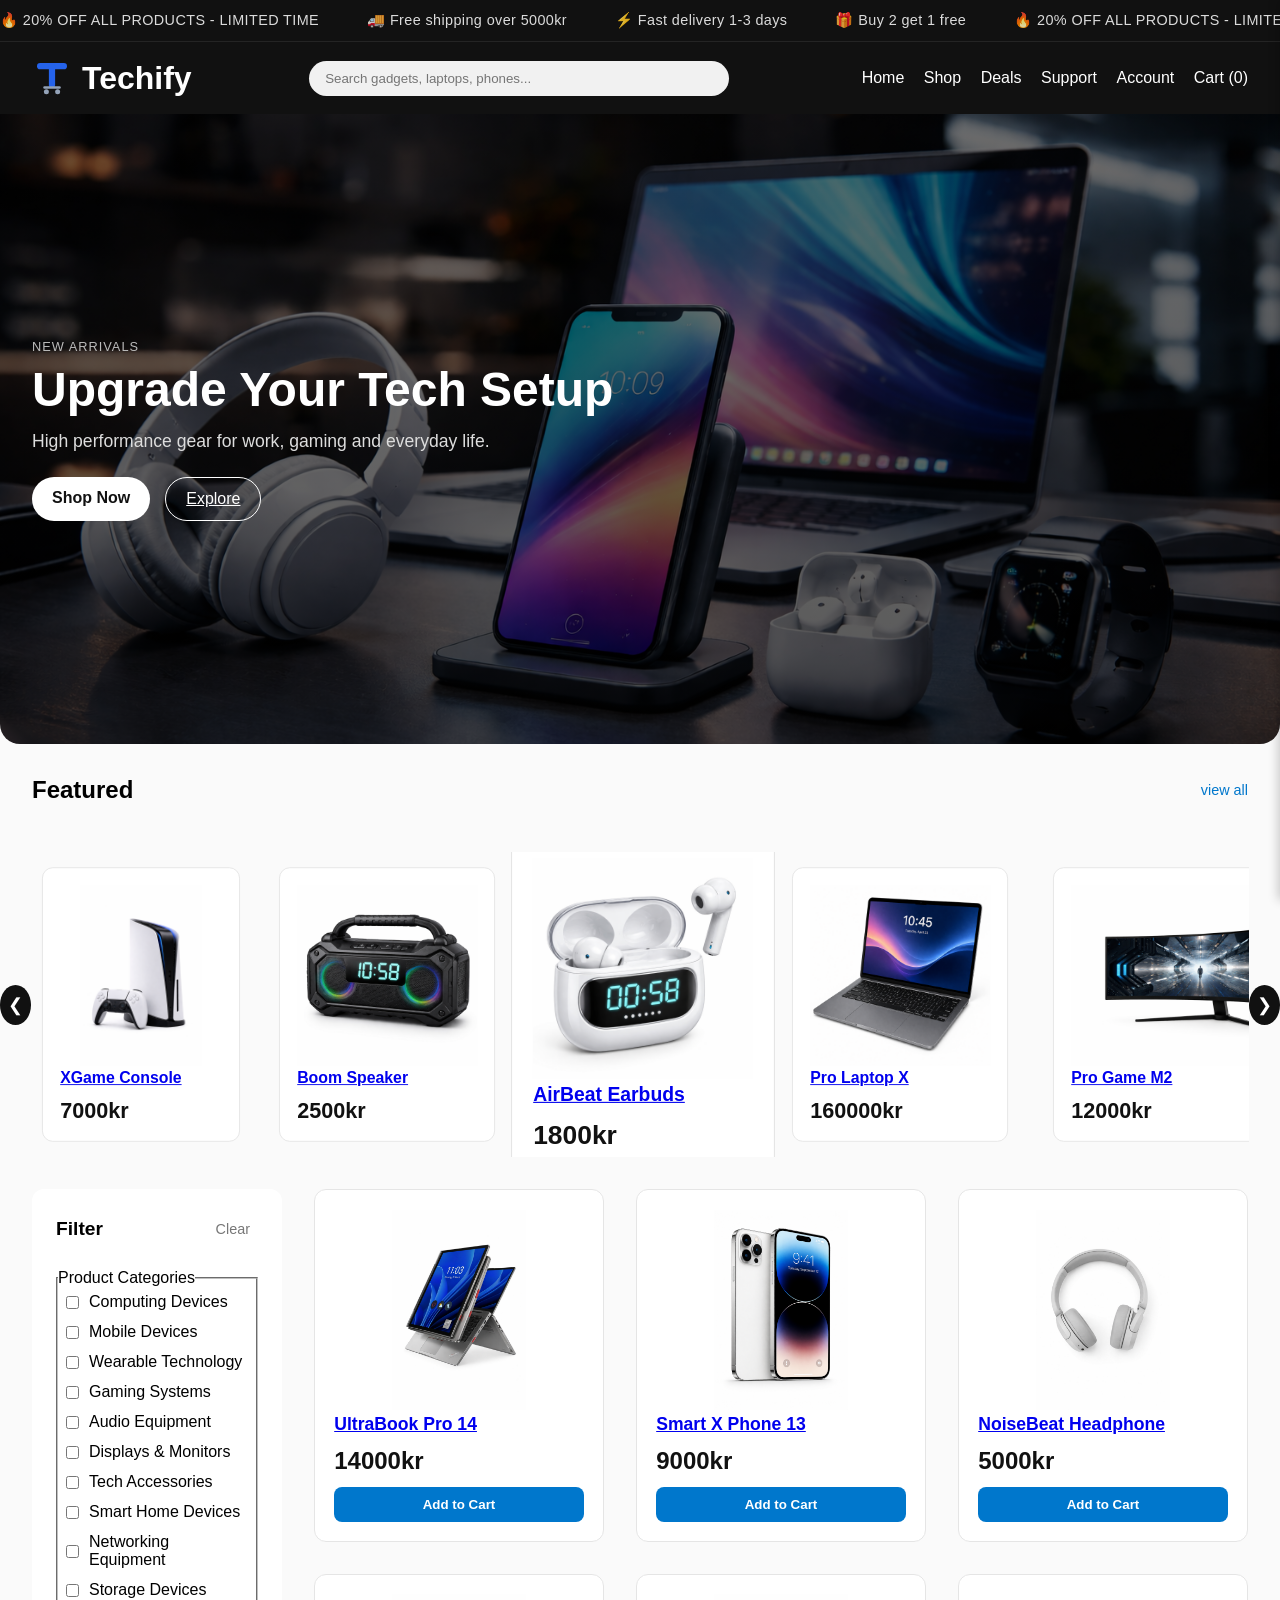
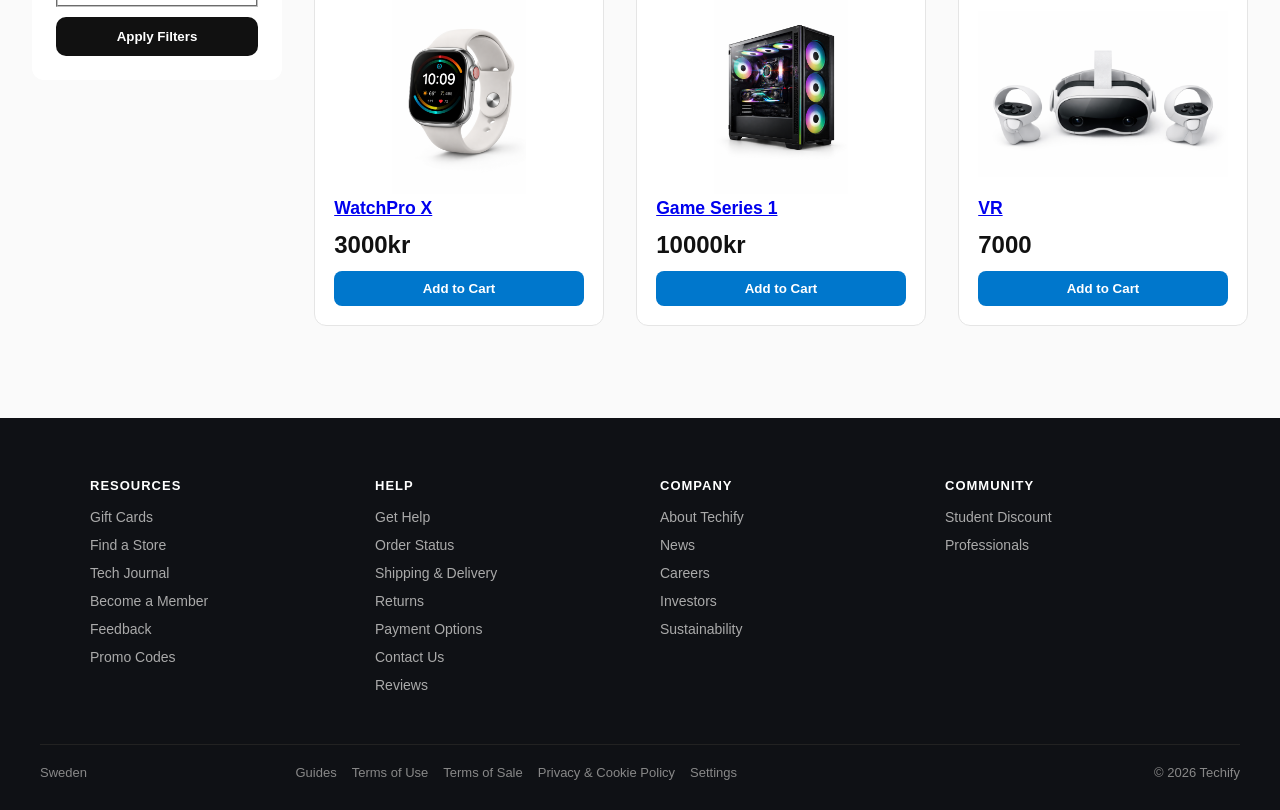
==== commit 99fa7015: "filter" ====
--- a/index.html
+++ b/index.html
@@ -7,6 +7,23 @@
     <link rel="stylesheet" href="css/main.css"/>
 </head>
 <body>
+        <!--PROMO BAR-->
+    <section class="promo" aria-label="Current promotions">
+        <div class="promo_viewport">
+            <ul class="promo_track">
+                <li>🔥 20% OFF ALL PRODUCTS - LIMITED TIME</li>
+                <li>🚚 Free shipping over 5000kr</li>
+                <li>⚡ Fast delivery 1-3 days</li>
+                <li>🎁 Buy 2 get 1 free</li>
+
+                <!--DUPLICATE FOR SEAMLESS LOOP-->
+                <li>🔥 20% OFF ALL PRODUCTS - LIMITED TIME</li>
+                <li>🚚 Free shipping over 5000kr</li>
+                <li>⚡ Fast delivery 1-3 days</li>
+                <li>🎁 Buy 2 get 1 free</li>
+            </ul>
+        </div>
+    </section>
 
     <header class="site-header">
         <div class="logo-wrap">
@@ -138,7 +155,7 @@
 
       <aside class="filters" aria-label="Product filters">
 
-        <header class="filters" aria-label="Product filters">
+        <header class="filters-header">
             <h2>Filter</h2>
             <button type="button" class="clear-filters">Clear</button>
         </header>
--- a/css/main.css
+++ b/css/main.css
@@ -1017,41 +1017,86 @@
   margin-top: 1.5rem;
 }
 
-
-
-
-
-
-
-
-
-
-
-
-
-
-
-
-
-
-
-
-
-
-
-
-
-
-
-
-
-
-
-
-
-
-
-
-
-
-
+/* PROMO */
+.promo {
+  background: #111;
+  color: #fff;
+  font-size: 0.9rem;
+  border-bottom: 1px solid rgba(255,255,255,0.08);
+}
+
+.promo_viewport {
+  overflow: hidden;
+}
+
+.promo_track {
+  display: flex;
+  gap: 3rem;
+  padding: 0.75rem 0;
+  list-style: none;
+  margin: 0;
+
+  width: max-content;
+  animation: promo-scroll 18s linear infinite;
+}
+
+.promo_track li {
+  white-space: nowrap;
+  opacity: 0.85;
+  letter-spacing: 0.4px;
+}
+
+/* INFINITE SCROLL */
+@keyframes promo-scroll {
+  from {
+    transform: translateX(0);
+  }
+  to{
+    transform: translateX(-50%);
+  }
+}
+
+.promo:hover .promo_track {
+  animation-play-state: paused;
+}
+
+
+
+
+
+
+
+
+
+
+
+
+
+
+
+
+
+
+
+
+
+
+
+
+
+
+
+
+
+
+
+
+
+
+
+
+
+
+
+
+
